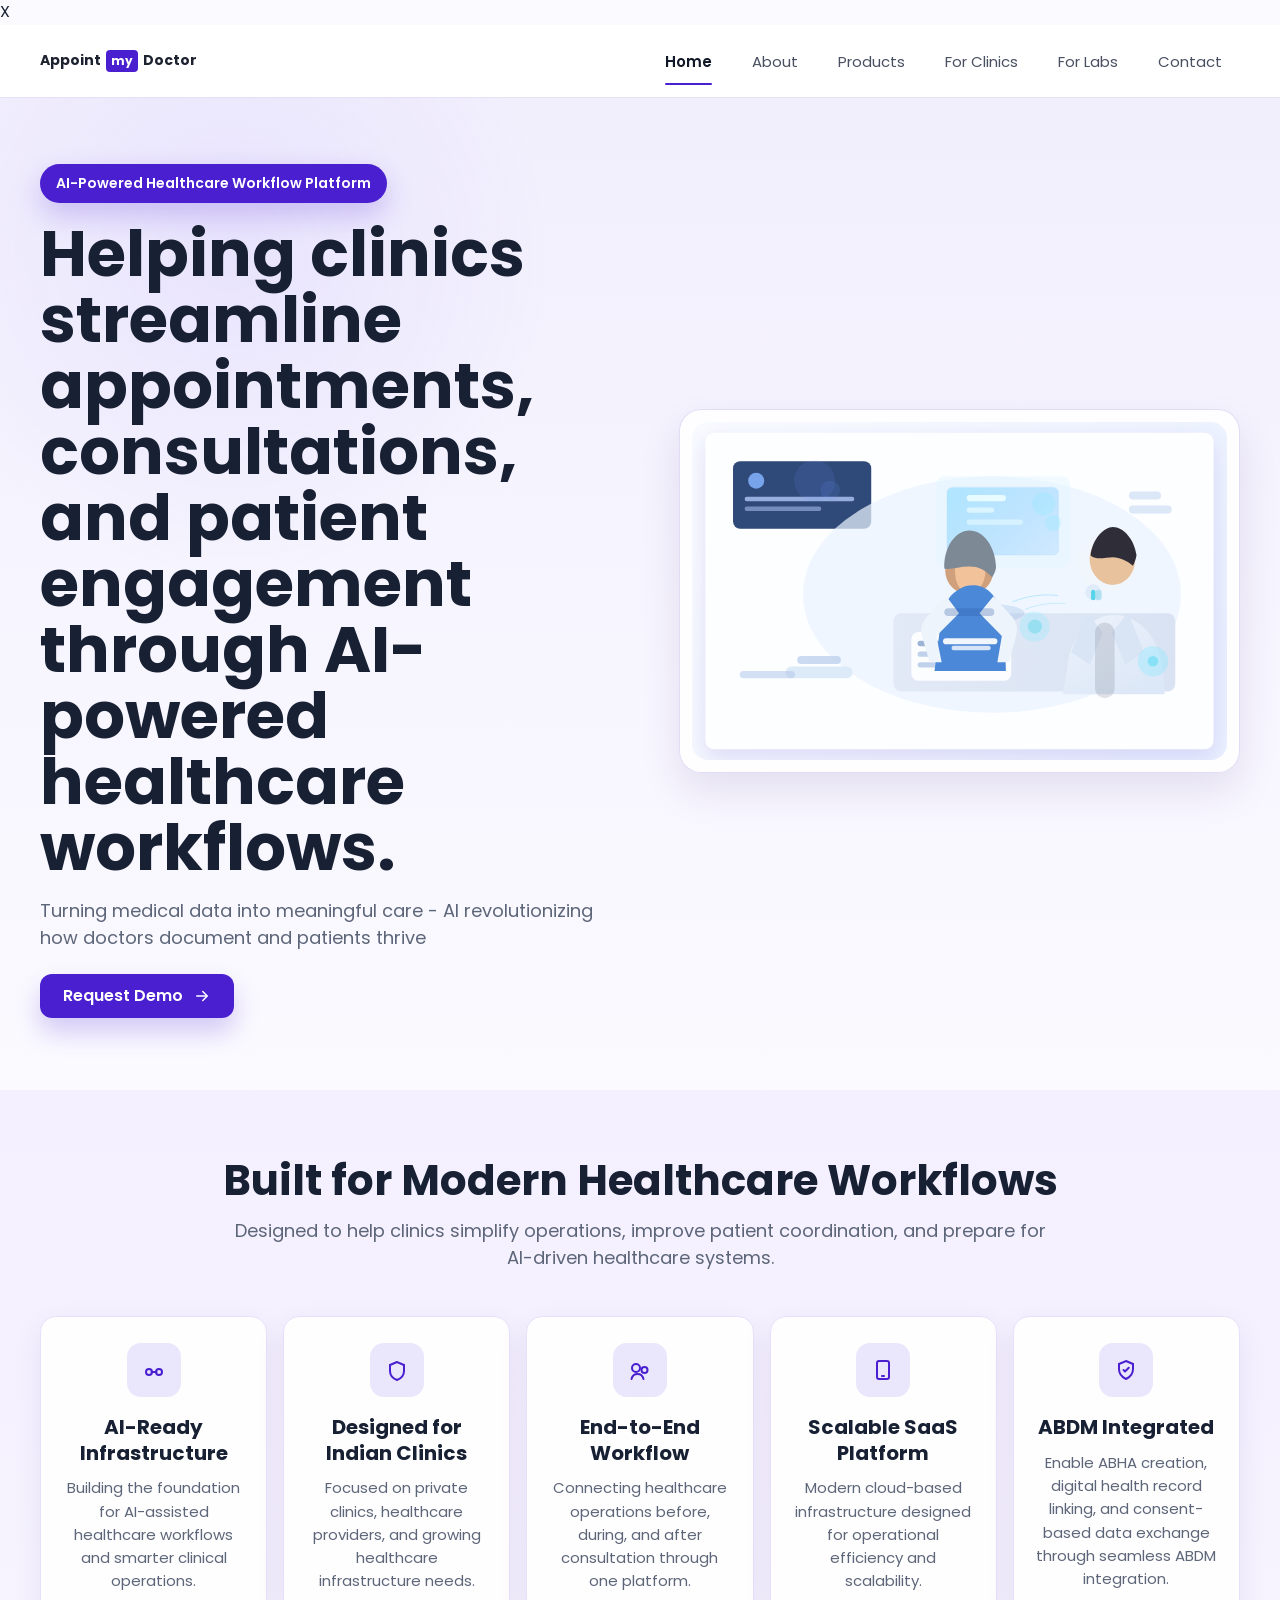
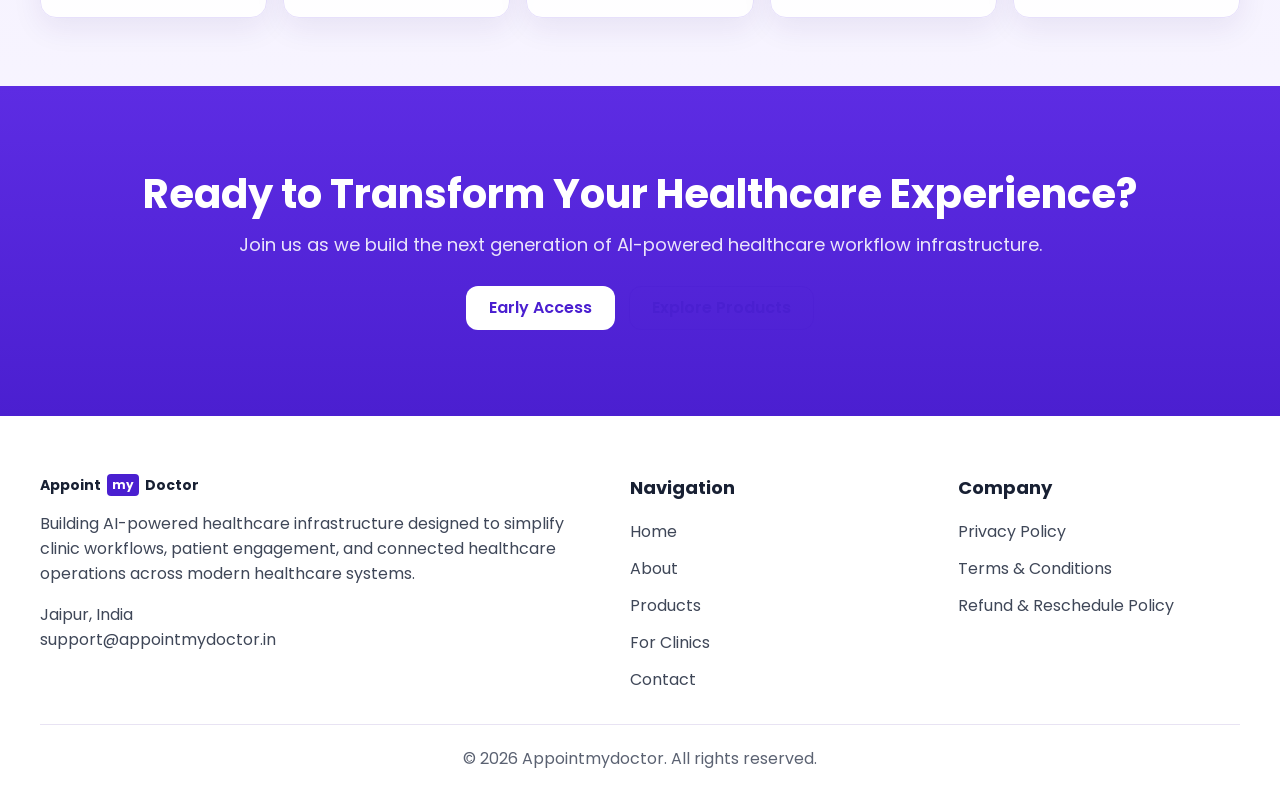
==== index.html @ 0b38ada5 "Add AppointMyDoctor frontend clone" ====
X<!doctype html>
<html lang="en">
  <head>
    <meta charset="utf-8" />
    <meta name="viewport" content="width=device-width, initial-scale=1" />
    <title>Appointmydoctor - Home</title>
    <link rel="stylesheet" href="./styles.css" />
    <script defer src="./app.js"></script>
  </head>
  <body data-page="home">
    <header class="site-header">
      <div class="container nav-wrap">
        <a class="brand" href="./index.html" aria-label="Appointmydoctor home">
          <span>Appoint</span><span class="chip">my</span><span>Doctor</span>
        </a>
        <nav class="nav" aria-label="Primary">
          <a data-nav="home" href="./index.html">Home</a>
          <a data-nav="about" href="./about.html">About</a>
          <a data-nav="products" href="./products.html">Products</a>
          <a data-nav="clinics" href="./for-clinics.html">For Clinics</a>
          <a data-nav="labs" href="./for-labs.html">For Labs</a>
          <a data-nav="contact" href="./contact.html">Contact</a>
        </nav>
      </div>
    </header>

    <main>
      <section class="hero-band">
        <div class="container hero-grid">
          <div>
            <span class="eyebrow">AI-Powered Healthcare Workflow Platform</span>
            <h1 class="hero-title">
              Helping clinics streamline appointments, consultations,
              and patient engagement through AI-powered healthcare workflows.
            </h1>
            <p class="hero-copy">
              Turning medical data into meaningful care - AI revolutionizing how doctors document and patients thrive
            </p>
            <div class="hero-actions">
              <a class="btn primary" href="./contact.html">
                Request Demo
                <svg width="18" height="18" viewBox="0 0 24 24" fill="none" aria-hidden="true">
                  <path d="M5 12h13" stroke="currentColor" stroke-width="2" stroke-linecap="round"/>
                  <path d="M13 6l6 6-6 6" stroke="currentColor" stroke-width="2" stroke-linecap="round" stroke-linejoin="round"/>
                </svg>
              </a>
            </div>
          </div>
          <div class="hero-art">
            <img src="./assets/hero-doctor.svg" alt="Doctor and patient consulting with AI healthcare overlays" />
          </div>
        </div>
      </section>

      <section class="section soft">
        <div class="container">
          <h2 class="section-title">Built for Modern Healthcare Workflows</h2>
          <p class="section-subtitle">
            Designed to help clinics simplify operations, improve patient coordination, and prepare for AI-driven healthcare systems.
          </p>

          <div class="feature-grid">
            <article class="feature-card">
              <div class="feature-icon">
                <svg width="24" height="24" viewBox="0 0 24 24" fill="none" aria-hidden="true">
                  <path d="M7 17c1.7 0 3-1.3 3-3s-1.3-3-3-3-3 1.3-3 3 1.3 3 3 3Z" stroke="currentColor" stroke-width="2"/>
                  <path d="M17 17c1.7 0 3-1.3 3-3s-1.3-3-3-3-3 1.3-3 3 1.3 3 3 3Z" stroke="currentColor" stroke-width="2"/>
                  <path d="M9.5 14h5" stroke="currentColor" stroke-width="2" stroke-linecap="round"/>
                </svg>
              </div>
              <h3>AI-Ready Infrastructure</h3>
              <p>Building the foundation for AI-assisted healthcare workflows and smarter clinical operations.</p>
            </article>
            <article class="feature-card">
              <div class="feature-icon">
                <svg width="24" height="24" viewBox="0 0 24 24" fill="none" aria-hidden="true">
                  <path d="M12 4 5 7v6c0 4.4 2.9 7.4 7 9 4.1-1.6 7-4.6 7-9V7l-7-3Z" stroke="currentColor" stroke-width="2"/>
                </svg>
              </div>
              <h3>Designed for Indian Clinics</h3>
              <p>Focused on private clinics, healthcare providers, and growing healthcare infrastructure needs.</p>
            </article>
            <article class="feature-card">
              <div class="feature-icon">
                <svg width="24" height="24" viewBox="0 0 24 24" fill="none" aria-hidden="true">
                  <path d="M8 14a4 4 0 1 1 0-8 4 4 0 0 1 0 8Z" stroke="currentColor" stroke-width="2"/>
                  <path d="M16.5 15a3 3 0 1 0 0-6 3 3 0 0 0 0 6Z" stroke="currentColor" stroke-width="2"/>
                  <path d="M3.5 21c.8-3.5 3.2-5 6-5s5.2 1.5 6 5" stroke="currentColor" stroke-width="2" stroke-linecap="round"/>
                </svg>
              </div>
              <h3>End-to-End Workflow</h3>
              <p>Connecting healthcare operations before, during, and after consultation through one platform.</p>
            </article>
            <article class="feature-card">
              <div class="feature-icon">
                <svg width="24" height="24" viewBox="0 0 24 24" fill="none" aria-hidden="true">
                  <rect x="6" y="3" width="12" height="18" rx="2" stroke="currentColor" stroke-width="2"/>
                  <path d="M11 18h2" stroke="currentColor" stroke-width="2" stroke-linecap="round"/>
                </svg>
              </div>
              <h3>Scalable SaaS Platform</h3>
              <p>Modern cloud-based infrastructure designed for operational efficiency and scalability.</p>
            </article>
            <article class="feature-card">
              <div class="feature-icon">
                <svg width="24" height="24" viewBox="0 0 24 24" fill="none" aria-hidden="true">
                  <path d="M12 3l7 3v5c0 4.4-3 8.2-7 10-4-1.8-7-5.6-7-10V6l7-3Z" stroke="currentColor" stroke-width="2"/>
                  <path d="M9.5 12 11 13.5 14.8 9.7" stroke="currentColor" stroke-width="2" stroke-linecap="round" stroke-linejoin="round"/>
                </svg>
              </div>
              <h3>ABDM Integrated</h3>
              <p>Enable ABHA creation, digital health record linking, and consent-based data exchange through seamless ABDM integration.</p>
            </article>
          </div>
        </div>
      </section>

      <section class="cta-band">
        <div class="container cta-center">
          <h2 class="cta-title">Ready to Transform Your Healthcare Experience?</h2>
          <p class="cta-copy">
            Join us as we build the next generation of AI-powered healthcare workflow infrastructure.
          </p>
          <div class="cta-actions">
            <a class="btn light" href="./contact.html">Early Access</a>
            <a class="btn secondary" href="./products.html">Explore Products</a>
          </div>
        </div>
      </section>
    </main>

    <footer class="footer">
      <div class="container footer-grid">
        <div>
          <div class="footer-brand"><span>Appoint</span><span class="chip">my</span><span>Doctor</span></div>
          <p>Building AI-powered healthcare infrastructure designed to simplify clinic workflows, patient engagement, and connected healthcare operations across modern healthcare systems.</p>
          <p>Jaipur, India<br />support@appointmydoctor.in</p>
        </div>
        <div>
          <h4>Navigation</h4>
          <div class="footer-links">
            <a href="./index.html">Home</a>
            <a href="./about.html">About</a>
            <a href="./products.html">Products</a>
            <a href="./for-clinics.html">For Clinics</a>
            <a href="./contact.html">Contact</a>
          </div>
        </div>
        <div>
          <h4>Company</h4>
          <div class="footer-links">
            <a href="#">Privacy Policy</a>
            <a href="#">Terms &amp; Conditions</a>
            <a href="#">Refund &amp; Reschedule Policy</a>
          </div>
        </div>
      </div>
      <div class="container">
        <hr />
        <div class="copyright">© <span data-year></span> Appointmydoctor. All rights reserved.</div>
      </div>
    </footer>
  </body>
</html>
---- styles.css ----
@import url("https://fonts.googleapis.com/css2?family=Poppins:wght@400;500;600;700&display=swap");

:root {
  --bg: #fbfaff;
  --surface: #ffffff;
  --surface-soft: #f5f1ff;
  --surface-soft-2: #f3efff;
  --purple: #4a1fd0;
  --purple-2: #5f2fe6;
  --purple-3: #7d64ff;
  --text: #182033;
  --muted: #5d6679;
  --line: #e7e0fb;
  --shadow: 0 18px 40px rgba(45, 23, 118, 0.10);
  --shadow-soft: 0 10px 30px rgba(45, 23, 118, 0.08);
  --radius: 18px;
  --radius-lg: 24px;
}

* {
  box-sizing: border-box;
}

html {
  scroll-behavior: smooth;
}

body {
  margin: 0;
  background: var(--bg);
  color: var(--text);
  font-family: "Poppins", "Segoe UI", sans-serif;
  line-height: 1.55;
}

img {
  display: block;
  max-width: 100%;
}

a {
  color: inherit;
  text-decoration: none;
}

button,
input,
select,
textarea {
  font: inherit;
}

.container {
  width: min(1200px, calc(100% - 48px));
  margin: 0 auto;
}

.site-header {
  position: sticky;
  top: 0;
  z-index: 50;
  background: rgba(255, 255, 255, 0.94);
  backdrop-filter: blur(14px);
  border-bottom: 1px solid rgba(228, 223, 245, 0.95);
}

.nav-wrap {
  min-height: 72px;
  display: flex;
  align-items: center;
  justify-content: space-between;
  gap: 24px;
}

.brand {
  display: inline-flex;
  align-items: center;
  gap: 5px;
  font-size: 14px;
  font-weight: 700;
  letter-spacing: 0;
  color: #1d2230;
  white-space: nowrap;
}

.brand .chip {
  display: inline-flex;
  align-items: center;
  justify-content: center;
  min-width: 22px;
  height: 22px;
  padding: 0 5px;
  background: var(--purple);
  color: #fff;
  border-radius: 4px;
  font-size: 12px;
  line-height: 1;
}

.nav {
  display: flex;
  align-items: center;
  gap: 4px;
  flex-wrap: wrap;
}

.nav a {
  position: relative;
  padding: 24px 18px 22px;
  font-size: 15px;
  color: #495062;
}

.nav a.active {
  color: #101827;
  font-weight: 600;
}

.nav a.active::after {
  content: "";
  position: absolute;
  left: 18px;
  right: 18px;
  bottom: 10px;
  height: 2px;
  border-radius: 999px;
  background: var(--purple);
}

.hero-band {
  background:
    radial-gradient(circle at 18% 16%, rgba(121, 94, 255, 0.09), transparent 24%),
    linear-gradient(180deg, rgba(92, 61, 219, 0.06) 0%, rgba(255, 255, 255, 0) 100%);
  padding: 66px 0 72px;
}

.hero-band.tight {
  padding: 58px 0 58px;
}

.hero-grid {
  display: grid;
  grid-template-columns: 1.03fr 0.97fr;
  gap: 44px;
  align-items: center;
}

.eyebrow {
  display: inline-flex;
  align-items: center;
  gap: 8px;
  padding: 9px 16px;
  border-radius: 999px;
  background: var(--purple);
  color: #fff;
  font-size: 14px;
  font-weight: 600;
  box-shadow: 0 12px 28px rgba(74, 31, 208, 0.22);
}

.hero-title {
  margin: 18px 0 16px;
  font-size: 64px;
  line-height: 1.03;
  letter-spacing: 0;
  font-weight: 700;
}

.hero-title.medium {
  font-size: 60px;
}

.hero-title.small {
  font-size: 52px;
}

.hero-title .accent {
  color: var(--purple);
}

.accent {
  color: var(--purple);
}

.hero-copy {
  max-width: 680px;
  color: var(--muted);
  font-size: 18px;
  margin: 0 0 22px;
}

.hero-actions {
  display: flex;
  align-items: center;
  gap: 14px;
  flex-wrap: wrap;
}

.btn {
  display: inline-flex;
  align-items: center;
  justify-content: center;
  gap: 10px;
  min-height: 44px;
  padding: 0 22px;
  border-radius: 12px;
  border: 1px solid transparent;
  font-weight: 600;
  transition: transform 0.18s ease, box-shadow 0.18s ease, background 0.18s ease, color 0.18s ease;
  cursor: pointer;
}

.btn:hover {
  transform: translateY(-1px);
}

.btn.primary {
  background: var(--purple);
  color: #fff;
  box-shadow: 0 14px 26px rgba(74, 31, 208, 0.22);
}

.btn.primary:hover {
  background: var(--purple-2);
}

.btn.secondary {
  background: transparent;
  color: var(--purple);
  border-color: rgba(74, 31, 208, 0.35);
}

.btn.light {
  background: #fff;
  color: var(--purple);
}

.hero-art {
  background: rgba(255, 255, 255, 0.85);
  border: 1px solid rgba(226, 219, 245, 0.95);
  border-radius: 22px;
  padding: 12px;
  box-shadow: var(--shadow);
}

.hero-art img,
.content-art img {
  border-radius: 16px;
}

.section {
  padding: 68px 0;
}

.section.soft {
  background: linear-gradient(180deg, rgba(242, 237, 255, 0.8) 0%, rgba(242, 237, 255, 0.45) 100%);
}

.section-title {
  margin: 0;
  text-align: center;
  font-size: 42px;
  line-height: 1.1;
  letter-spacing: 0;
}

.section-subtitle {
  margin: 12px auto 0;
  max-width: 820px;
  text-align: center;
  color: var(--muted);
  font-size: 18px;
}

.feature-grid {
  margin-top: 44px;
  display: grid;
  grid-template-columns: repeat(5, minmax(0, 1fr));
  gap: 16px;
}

.feature-grid.three {
  grid-template-columns: repeat(3, minmax(0, 1fr));
}

.feature-grid.four {
  grid-template-columns: repeat(4, minmax(0, 1fr));
}

.feature-card {
  min-height: 228px;
  padding: 26px 20px 24px;
  background: rgba(255, 255, 255, 0.95);
  border: 1px solid var(--line);
  border-radius: 16px;
  box-shadow: var(--shadow-soft);
  text-align: center;
}

.feature-card.purple {
  background: linear-gradient(180deg, rgba(91, 46, 220, 0.98) 0%, rgba(71, 27, 198, 0.98) 100%);
  color: #fff;
  border-color: transparent;
  text-align: left;
  box-shadow: 0 18px 32px rgba(71, 27, 198, 0.28);
}

.feature-card.purple p {
  color: rgba(255, 255, 255, 0.9);
}

.feature-icon {
  width: 54px;
  height: 54px;
  margin: 0 auto 18px;
  border-radius: 14px;
  background: rgba(93, 58, 221, 0.12);
  color: var(--purple);
  display: grid;
  place-items: center;
}

.feature-card.purple .feature-icon {
  margin: 0 0 18px;
  background: rgba(255, 255, 255, 0.12);
  color: #fff;
}

.feature-card h3 {
  margin: 0 0 10px;
  font-size: 20px;
  line-height: 1.28;
}

.feature-card p {
  margin: 0;
  color: var(--muted);
  font-size: 15px;
}

.feature-card.purple h3 {
  color: #fff;
}

.cta-band {
  background: linear-gradient(180deg, #5d2ce3 0%, #4b1fd0 100%);
  color: #fff;
  padding: 86px 0;
}

.cta-center {
  text-align: center;
}

.cta-title {
  margin: 0;
  font-size: 40px;
  line-height: 1.12;
  letter-spacing: 0;
}

.cta-copy {
  margin: 14px auto 0;
  max-width: 850px;
  color: rgba(255, 255, 255, 0.88);
  font-size: 18px;
}

.cta-actions {
  display: flex;
  align-items: center;
  justify-content: center;
  gap: 14px;
  margin-top: 28px;
  flex-wrap: wrap;
}

.footer {
  background: #fff;
  padding: 58px 0 28px;
}

.footer-grid {
  display: grid;
  grid-template-columns: 1.35fr 0.7fr 0.7fr;
  gap: 46px;
}

.footer h4 {
  margin: 0 0 18px;
  font-size: 18px;
}

.footer p,
.footer a {
  color: #3f4758;
}

.footer-links {
  display: grid;
  gap: 12px;
}

.footer-brand {
  display: inline-flex;
  align-items: center;
  gap: 6px;
  font-size: 14px;
  font-weight: 700;
}

.footer-brand .chip {
  display: inline-flex;
  align-items: center;
  justify-content: center;
  min-width: 22px;
  height: 22px;
  padding: 0 5px;
  background: var(--purple);
  color: #fff;
  border-radius: 4px;
  font-size: 12px;
}

.footer hr {
  border: 0;
  border-top: 1px solid #e8e3f3;
  margin: 32px 0 22px;
}

.copyright {
  text-align: center;
  color: #5b6272;
}

.page-head {
  text-align: center;
  max-width: 980px;
  margin: 0 auto;
}

.page-head .hero-title {
  margin-bottom: 12px;
}

.page-head .hero-copy {
  margin-left: auto;
  margin-right: auto;
}

.split {
  display: grid;
  grid-template-columns: 1fr 1fr;
  gap: 34px;
  align-items: start;
}

.split.center {
  align-items: center;
}

.content-block h2 {
  margin: 0 0 12px;
  font-size: 30px;
  line-height: 1.15;
}

.content-block h3 {
  margin: 0 0 10px;
  font-size: 20px;
}

.content-block p {
  margin: 0 0 14px;
  color: var(--muted);
}

.content-art {
  background: rgba(255, 255, 255, 0.92);
  border: 1px solid var(--line);
  padding: 12px;
  border-radius: 20px;
  box-shadow: var(--shadow);
}

.stack-list {
  display: grid;
  gap: 14px;
  margin-top: 18px;
}

.stack-item {
  display: grid;
  grid-template-columns: 52px 1fr;
  gap: 16px;
  align-items: center;
  background: #fff;
  border: 1px solid var(--line);
  border-radius: 16px;
  padding: 16px 18px;
  box-shadow: var(--shadow-soft);
}

.stack-item .mini-icon {
  width: 52px;
  height: 52px;
  border-radius: 14px;
  display: grid;
  place-items: center;
  background: rgba(93, 58, 221, 0.1);
  color: var(--purple);
}

.stack-item h4 {
  margin: 0 0 6px;
  font-size: 16px;
}

.stack-item p {
  margin: 0;
  color: var(--muted);
  font-size: 14px;
}

.tabs {
  display: inline-flex;
  background: rgba(255, 255, 255, 0.86);
  border: 1px solid var(--line);
  border-radius: 16px;
  padding: 8px;
  box-shadow: var(--shadow-soft);
  gap: 8px;
}

.tabs button {
  min-width: 300px;
  min-height: 44px;
  padding: 0 18px;
  border: 0;
  border-radius: 12px;
  background: transparent;
  color: #4e5a6d;
  font-weight: 600;
  cursor: pointer;
}

.tabs button.active {
  background: var(--purple);
  color: #fff;
  box-shadow: 0 10px 20px rgba(74, 31, 208, 0.18);
}

.tab-panels {
  margin-top: 32px;
}

.tab-panel {
  display: none;
}

.tab-panel.active {
  display: block;
}

.highlight-grid {
  display: grid;
  grid-template-columns: repeat(3, minmax(0, 1fr));
  gap: 16px;
  margin-top: 30px;
}

.highlight-card {
  background: #fff;
  border: 1px solid var(--line);
  border-radius: 16px;
  padding: 24px 20px;
  text-align: center;
  box-shadow: var(--shadow-soft);
}

.highlight-card h3 {
  color: var(--purple);
  font-size: 28px;
  margin: 0 0 6px;
}

.highlight-card p {
  margin: 0;
  color: var(--muted);
}

.problem-grid {
  display: grid;
  grid-template-columns: repeat(3, minmax(0, 1fr));
  gap: 18px;
  margin-top: 30px;
}

.problem-card {
  background: linear-gradient(180deg, #5a25d8 0%, #4216b7 100%);
  color: #fff;
  border-radius: 16px;
  padding: 22px 20px;
  box-shadow: 0 16px 30px rgba(65, 22, 183, 0.24);
}

.problem-card h3,
.founder-card h3 {
  margin: 0 0 10px;
}

.problem-card p {
  margin: 0;
  color: rgba(255, 255, 255, 0.92);
  font-size: 15px;
}

.founder-grid {
  display: grid;
  grid-template-columns: repeat(3, minmax(0, 1fr));
  gap: 18px;
  margin-top: 28px;
}

.founder-card {
  background: #fff;
  border: 1px solid var(--line);
  border-radius: 18px;
  padding: 22px;
  box-shadow: var(--shadow-soft);
}

.avatar {
  width: 50px;
  height: 50px;
  border-radius: 999px;
  background: var(--purple);
  color: #fff;
  display: grid;
  place-items: center;
  font-weight: 700;
  margin-bottom: 18px;
}

.founder-role {
  color: var(--purple);
  font-size: 14px;
  font-weight: 600;
}

.founder-card p {
  color: var(--muted);
  font-size: 15px;
}

.founder-card a {
  color: var(--purple);
  font-weight: 600;
}

.contact-grid {
  display: grid;
  grid-template-columns: 1fr 1fr;
  gap: 36px;
  align-items: start;
}

.contact-panel {
  background: #fff;
  border: 1px solid var(--line);
  border-radius: 26px;
  padding: 34px;
  box-shadow: var(--shadow-soft);
}

.contact-panel.purple {
  background: linear-gradient(180deg, #5d2ce3 0%, #4b1fd0 100%);
  color: #fff;
  border-color: transparent;
  box-shadow: 0 18px 34px rgba(74, 31, 208, 0.28);
}

.contact-panel h2 {
  margin: 0 0 16px;
  font-size: 30px;
  line-height: 1.18;
}

.contact-form {
  display: grid;
  gap: 18px;
}

.form-row {
  display: grid;
  grid-template-columns: 1fr 1fr;
  gap: 16px;
}

.contact-form input,
.contact-form textarea,
.contact-form select {
  width: 100%;
  border: 1px solid #e6dff8;
  background: #fff;
  color: var(--text);
  border-radius: 14px;
  min-height: 50px;
  padding: 14px 16px;
  outline: none;
}

.contact-form textarea {
  min-height: 170px;
  resize: vertical;
}

.contact-form input:focus,
.contact-form textarea:focus,
.contact-form select:focus {
  border-color: rgba(74, 31, 208, 0.65);
  box-shadow: 0 0 0 4px rgba(74, 31, 208, 0.10);
}

.info-stack {
  display: grid;
  gap: 16px;
  margin-top: 30px;
}

.info-card {
  display: grid;
  grid-template-columns: 52px 1fr;
  gap: 14px;
  align-items: center;
  padding: 16px;
  border-radius: 18px;
  background: rgba(255, 255, 255, 0.12);
}

.info-card .mini-icon {
  width: 52px;
  height: 52px;
  border-radius: 14px;
  background: #fff;
  color: var(--purple);
  display: grid;
  place-items: center;
}

.info-card h4,
.info-card p {
  margin: 0;
}

.info-card p {
  color: rgba(255, 255, 255, 0.88);
  font-size: 14px;
}

.section-heading {
  text-align: center;
  margin-bottom: 32px;
}

.section-heading h2 {
  margin: 0 0 10px;
  font-size: 38px;
}

.section-heading p {
  margin: 0 auto;
  max-width: 840px;
  color: var(--muted);
  font-size: 18px;
}

.muted-band {
  background: linear-gradient(180deg, rgba(241, 236, 255, 0.95) 0%, rgba(247, 245, 255, 0.85) 100%);
}

.spacer-top {
  margin-top: 28px;
}

.text-center {
  text-align: center;
}

.page-note {
  margin-top: 10px;
  color: var(--muted);
}

@media (max-width: 1120px) {
  .hero-grid,
  .split,
  .contact-grid,
  .footer-grid {
    grid-template-columns: 1fr;
  }

  .feature-grid {
    grid-template-columns: repeat(2, minmax(0, 1fr));
  }

  .feature-grid.three,
  .feature-grid.four,
  .highlight-grid,
  .problem-grid,
  .founder-grid {
    grid-template-columns: repeat(2, minmax(0, 1fr));
  }

  .hero-title {
    font-size: 56px;
  }

  .hero-title.medium {
    font-size: 50px;
  }

  .hero-title.small {
    font-size: 46px;
  }

  .tabs {
    display: grid;
    width: 100%;
  }

  .tabs button {
    min-width: 0;
  }
}

@media (max-width: 760px) {
  .container {
    width: min(100% - 28px, 1200px);
  }

  .nav-wrap {
    padding: 10px 0;
    flex-direction: column;
    align-items: flex-start;
  }

  .nav {
    width: 100%;
    gap: 0;
  }

  .nav a {
    padding: 12px 14px 18px;
  }

  .nav a.active::after {
    left: 14px;
    right: 14px;
    bottom: 6px;
  }

  .hero-band,
  .section,
  .cta-band,
  .footer {
    padding-top: 46px;
    padding-bottom: 46px;
  }

  .hero-title,
  .hero-title.medium,
  .hero-title.small {
    font-size: 36px;
  }

  .hero-copy,
  .section-subtitle,
  .cta-copy,
  .section-heading p {
    font-size: 16px;
  }

  .section-title,
  .cta-title,
  .section-heading h2 {
    font-size: 30px;
  }

  .feature-grid,
  .feature-grid.three,
  .feature-grid.four,
  .highlight-grid,
  .problem-grid,
  .founder-grid,
  .form-row {
    grid-template-columns: 1fr;
  }

  .tabs button {
    width: 100%;
  }

  .contact-panel {
    padding: 24px;
  }
}
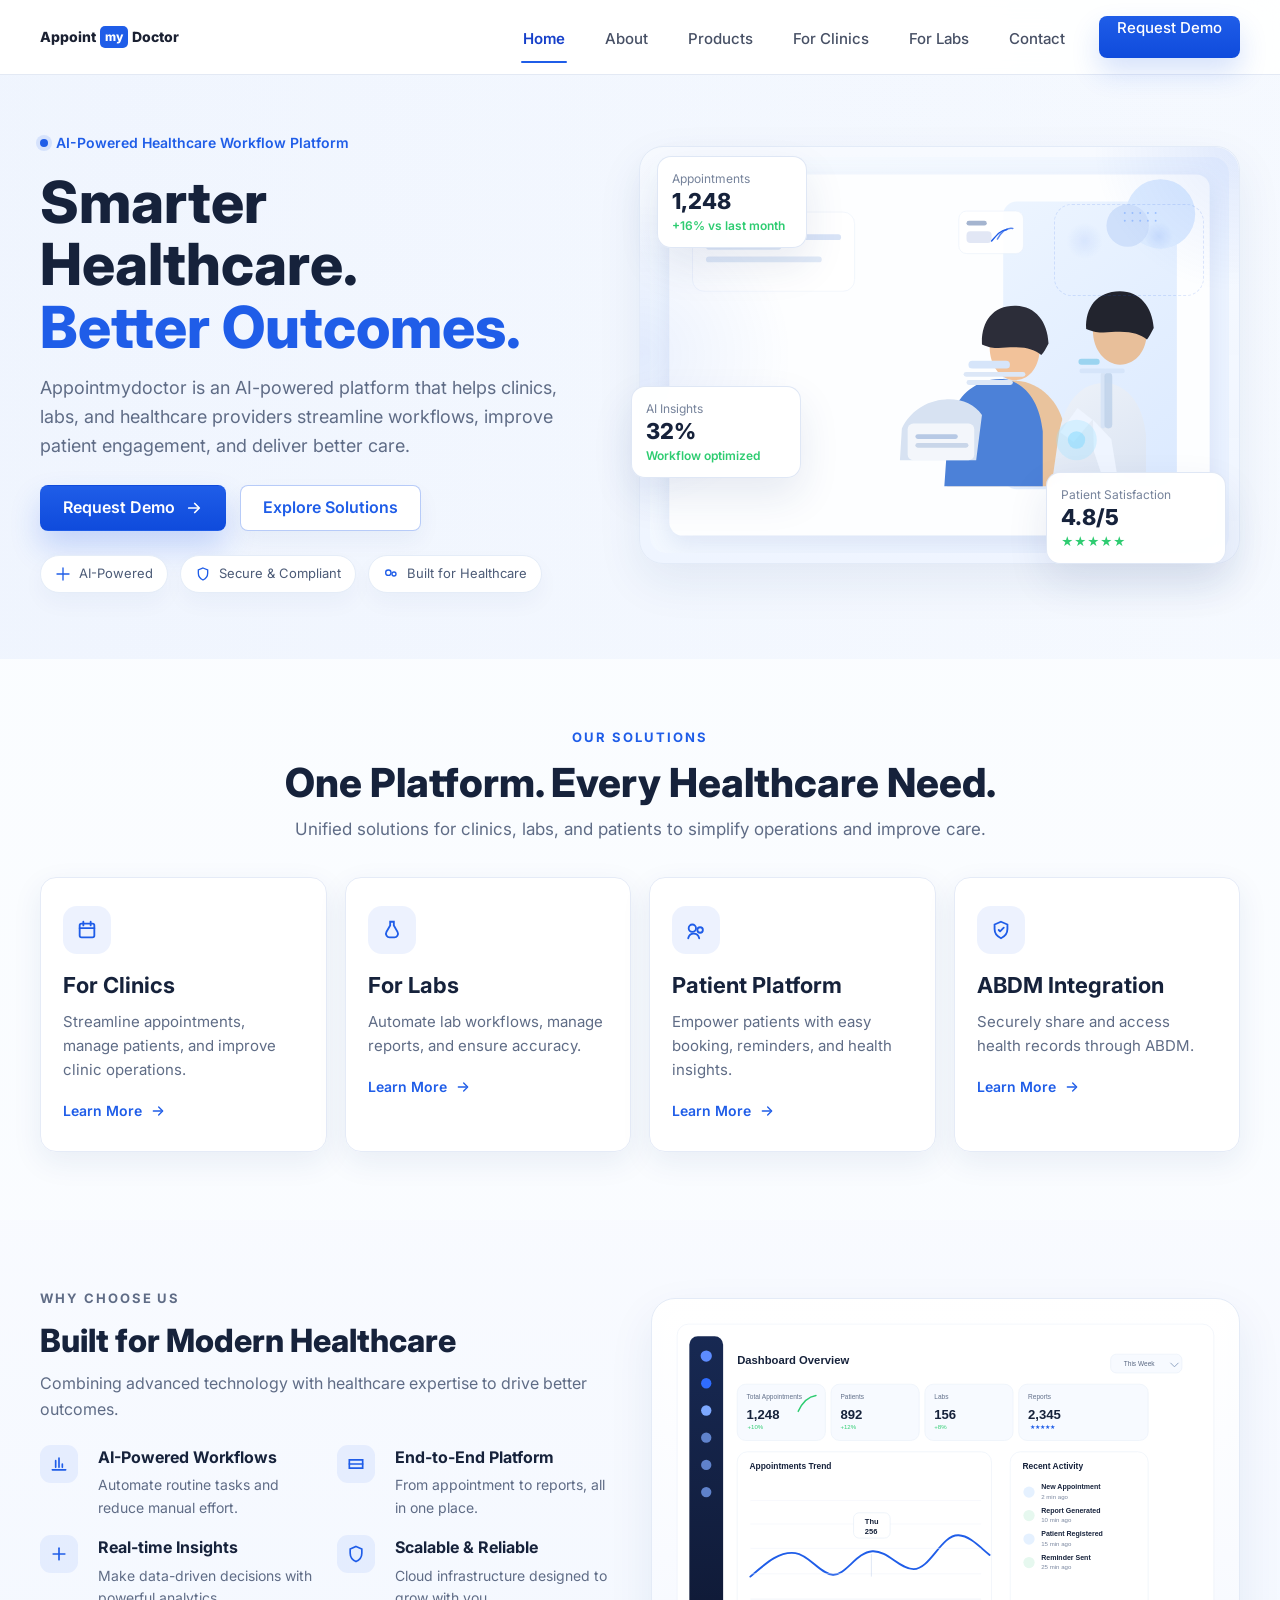
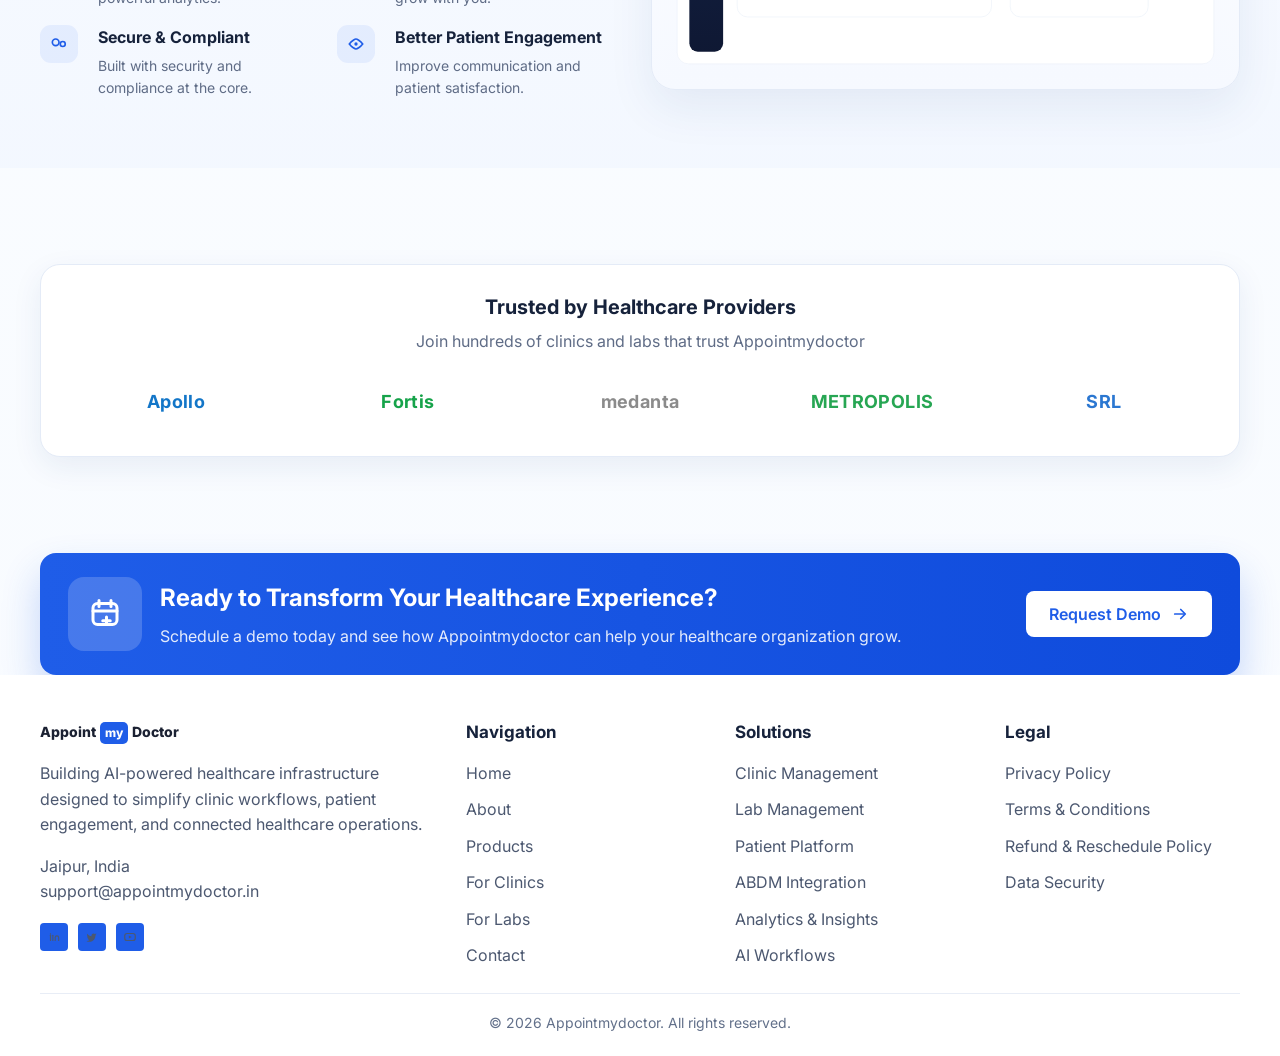
==== commit b0012e1a: "Redesign Appointmydoctor clone" ====
--- a/index.html
+++ b/index.html
@@ -1,4 +1,4 @@
-X<!doctype html>
+<!doctype html>
 <html lang="en">
   <head>
     <meta charset="utf-8" />
@@ -13,13 +13,19 @@
         <a class="brand" href="./index.html" aria-label="Appointmydoctor home">
           <span>Appoint</span><span class="chip">my</span><span>Doctor</span>
         </a>
-        <nav class="nav" aria-label="Primary">
+        <button class="nav-toggle" type="button" data-nav-toggle aria-expanded="false" aria-controls="primary-nav" aria-label="Toggle navigation">
+          <span></span>
+          <span></span>
+          <span></span>
+        </button>
+        <nav class="nav" id="primary-nav" aria-label="Primary">
           <a data-nav="home" href="./index.html">Home</a>
           <a data-nav="about" href="./about.html">About</a>
           <a data-nav="products" href="./products.html">Products</a>
           <a data-nav="clinics" href="./for-clinics.html">For Clinics</a>
           <a data-nav="labs" href="./for-labs.html">For Labs</a>
           <a data-nav="contact" href="./contact.html">Contact</a>
+          <a class="nav-cta" href="./contact.html">Request Demo</a>
         </nav>
       </div>
     </header>
@@ -27,103 +33,281 @@
     <main>
       <section class="hero-band">
         <div class="container hero-grid">
-          <div>
-            <span class="eyebrow">AI-Powered Healthcare Workflow Platform</span>
+          <div class="page-head">
+            <div class="eyebrow">AI-Powered Healthcare Workflow Platform</div>
             <h1 class="hero-title">
-              Helping clinics streamline appointments, consultations,
-              and patient engagement through AI-powered healthcare workflows.
+              Smarter Healthcare.
+              <span class="accent">Better Outcomes.</span>
             </h1>
             <p class="hero-copy">
-              Turning medical data into meaningful care - AI revolutionizing how doctors document and patients thrive
+              Appointmydoctor is an AI-powered platform that helps clinics, labs,
+              and healthcare providers streamline workflows, improve patient
+              engagement, and deliver better care.
             </p>
             <div class="hero-actions">
               <a class="btn primary" href="./contact.html">
                 Request Demo
                 <svg width="18" height="18" viewBox="0 0 24 24" fill="none" aria-hidden="true">
-                  <path d="M5 12h13" stroke="currentColor" stroke-width="2" stroke-linecap="round"/>
-                  <path d="M13 6l6 6-6 6" stroke="currentColor" stroke-width="2" stroke-linecap="round" stroke-linejoin="round"/>
-                </svg>
-              </a>
-            </div>
-          </div>
-          <div class="hero-art">
-            <img src="./assets/hero-doctor.svg" alt="Doctor and patient consulting with AI healthcare overlays" />
-          </div>
-        </div>
-      </section>
-
-      <section class="section soft">
+                  <path d="M5 12h12" stroke="currentColor" stroke-width="2.3" stroke-linecap="round"/>
+                  <path d="M13 6l6 6-6 6" stroke="currentColor" stroke-width="2.3" stroke-linecap="round" stroke-linejoin="round"/>
+                </svg>
+              </a>
+              <a class="btn secondary" href="./products.html">Explore Solutions</a>
+            </div>
+            <div class="badge-strip">
+              <span class="badge">
+                <svg width="16" height="16" viewBox="0 0 24 24" fill="none" aria-hidden="true">
+                  <path d="M12 3v18M3 12h18" stroke="currentColor" stroke-width="2" stroke-linecap="round"/>
+                </svg>
+                AI-Powered
+              </span>
+              <span class="badge">
+                <svg width="16" height="16" viewBox="0 0 24 24" fill="none" aria-hidden="true">
+                  <path d="M12 3l7 3v5c0 4.5-3 8.2-7 10-4-1.8-7-5.5-7-10V6l7-3Z" stroke="currentColor" stroke-width="2"/>
+                </svg>
+                Secure & Compliant
+              </span>
+              <span class="badge">
+                <svg width="16" height="16" viewBox="0 0 24 24" fill="none" aria-hidden="true">
+                  <path d="M8 14a4 4 0 1 1 0-8 4 4 0 0 1 0 8Z" stroke="currentColor" stroke-width="2"/>
+                  <path d="M16.5 15a3 3 0 1 0 0-6 3 3 0 0 0 0 6Z" stroke="currentColor" stroke-width="2"/>
+                </svg>
+                Built for Healthcare
+              </span>
+            </div>
+          </div>
+
+          <div class="hero-visual">
+            <div class="hero-card">
+              <img src="./assets/home-hero.svg" alt="Doctor helping an elderly patient with healthcare technology" />
+            </div>
+            <div class="overlay-wave" aria-hidden="true"></div>
+            <div class="overlay-card top">
+              <p class="label">Appointments</p>
+              <p class="value">1,248</p>
+              <p class="sub">+16% vs last month</p>
+            </div>
+            <div class="overlay-card mid">
+              <p class="label">AI Insights</p>
+              <p class="value">32%</p>
+              <p class="sub">Workflow optimized</p>
+            </div>
+            <div class="overlay-card bottom">
+              <p class="label">Patient Satisfaction</p>
+              <p class="value">4.8/5</p>
+              <p class="sub">★★★★★</p>
+            </div>
+          </div>
+        </div>
+      </section>
+
+      <section class="section">
         <div class="container">
-          <h2 class="section-title">Built for Modern Healthcare Workflows</h2>
+          <p class="section-label">OUR SOLUTIONS</p>
+          <h2 class="section-title">One Platform. Every Healthcare Need.</h2>
           <p class="section-subtitle">
-            Designed to help clinics simplify operations, improve patient coordination, and prepare for AI-driven healthcare systems.
+            Unified solutions for clinics, labs, and patients to simplify operations and improve care.
           </p>
 
           <div class="feature-grid">
             <article class="feature-card">
               <div class="feature-icon">
-                <svg width="24" height="24" viewBox="0 0 24 24" fill="none" aria-hidden="true">
-                  <path d="M7 17c1.7 0 3-1.3 3-3s-1.3-3-3-3-3 1.3-3 3 1.3 3 3 3Z" stroke="currentColor" stroke-width="2"/>
-                  <path d="M17 17c1.7 0 3-1.3 3-3s-1.3-3-3-3-3 1.3-3 3 1.3 3 3 3Z" stroke="currentColor" stroke-width="2"/>
-                  <path d="M9.5 14h5" stroke="currentColor" stroke-width="2" stroke-linecap="round"/>
-                </svg>
-              </div>
-              <h3>AI-Ready Infrastructure</h3>
-              <p>Building the foundation for AI-assisted healthcare workflows and smarter clinical operations.</p>
+                <svg width="22" height="22" viewBox="0 0 24 24" fill="none" aria-hidden="true">
+                  <rect x="4" y="5" width="16" height="15" rx="2" stroke="currentColor" stroke-width="2"/>
+                  <path d="M8 3v4M16 3v4M4 10h16" stroke="currentColor" stroke-width="2" stroke-linecap="round"/>
+                </svg>
+              </div>
+              <h3>For Clinics</h3>
+              <p>Streamline appointments, manage patients, and improve clinic operations.</p>
+              <a class="card-link" href="./for-clinics.html">Learn More
+                <svg width="16" height="16" viewBox="0 0 24 24" fill="none" aria-hidden="true">
+                  <path d="M5 12h12" stroke="currentColor" stroke-width="2" stroke-linecap="round"/>
+                  <path d="M13 6l6 6-6 6" stroke="currentColor" stroke-width="2" stroke-linecap="round" stroke-linejoin="round"/>
+                </svg>
+              </a>
             </article>
+
             <article class="feature-card">
               <div class="feature-icon">
-                <svg width="24" height="24" viewBox="0 0 24 24" fill="none" aria-hidden="true">
-                  <path d="M12 4 5 7v6c0 4.4 2.9 7.4 7 9 4.1-1.6 7-4.6 7-9V7l-7-3Z" stroke="currentColor" stroke-width="2"/>
-                </svg>
-              </div>
-              <h3>Designed for Indian Clinics</h3>
-              <p>Focused on private clinics, healthcare providers, and growing healthcare infrastructure needs.</p>
+                <svg width="22" height="22" viewBox="0 0 24 24" fill="none" aria-hidden="true">
+                  <path d="M10 3h4v4l4 7a4 4 0 0 1-4 6h-4a4 4 0 0 1-4-6l4-7V3Z" stroke="currentColor" stroke-width="2"/>
+                </svg>
+              </div>
+              <h3>For Labs</h3>
+              <p>Automate lab workflows, manage reports, and ensure accuracy.</p>
+              <a class="card-link" href="./for-labs.html">Learn More
+                <svg width="16" height="16" viewBox="0 0 24 24" fill="none" aria-hidden="true">
+                  <path d="M5 12h12" stroke="currentColor" stroke-width="2" stroke-linecap="round"/>
+                  <path d="M13 6l6 6-6 6" stroke="currentColor" stroke-width="2" stroke-linecap="round" stroke-linejoin="round"/>
+                </svg>
+              </a>
             </article>
+
             <article class="feature-card">
               <div class="feature-icon">
-                <svg width="24" height="24" viewBox="0 0 24 24" fill="none" aria-hidden="true">
+                <svg width="22" height="22" viewBox="0 0 24 24" fill="none" aria-hidden="true">
                   <path d="M8 14a4 4 0 1 1 0-8 4 4 0 0 1 0 8Z" stroke="currentColor" stroke-width="2"/>
                   <path d="M16.5 15a3 3 0 1 0 0-6 3 3 0 0 0 0 6Z" stroke="currentColor" stroke-width="2"/>
                   <path d="M3.5 21c.8-3.5 3.2-5 6-5s5.2 1.5 6 5" stroke="currentColor" stroke-width="2" stroke-linecap="round"/>
                 </svg>
               </div>
-              <h3>End-to-End Workflow</h3>
-              <p>Connecting healthcare operations before, during, and after consultation through one platform.</p>
+              <h3>Patient Platform</h3>
+              <p>Empower patients with easy booking, reminders, and health insights.</p>
+              <a class="card-link" href="./products.html">Learn More
+                <svg width="16" height="16" viewBox="0 0 24 24" fill="none" aria-hidden="true">
+                  <path d="M5 12h12" stroke="currentColor" stroke-width="2" stroke-linecap="round"/>
+                  <path d="M13 6l6 6-6 6" stroke="currentColor" stroke-width="2" stroke-linecap="round" stroke-linejoin="round"/>
+                </svg>
+              </a>
             </article>
+
             <article class="feature-card">
               <div class="feature-icon">
-                <svg width="24" height="24" viewBox="0 0 24 24" fill="none" aria-hidden="true">
-                  <rect x="6" y="3" width="12" height="18" rx="2" stroke="currentColor" stroke-width="2"/>
-                  <path d="M11 18h2" stroke="currentColor" stroke-width="2" stroke-linecap="round"/>
-                </svg>
-              </div>
-              <h3>Scalable SaaS Platform</h3>
-              <p>Modern cloud-based infrastructure designed for operational efficiency and scalability.</p>
+                <svg width="22" height="22" viewBox="0 0 24 24" fill="none" aria-hidden="true">
+                  <path d="M12 3l7 3v5c0 4.5-3 8.2-7 10-4-1.8-7-5.5-7-10V6l7-3Z" stroke="currentColor" stroke-width="2"/>
+                  <path d="M9.5 12 11 13.5 15 9.5" stroke="currentColor" stroke-width="2" stroke-linecap="round" stroke-linejoin="round"/>
+                </svg>
+              </div>
+              <h3>ABDM Integration</h3>
+              <p>Securely share and access health records through ABDM.</p>
+              <a class="card-link" href="./products.html">Learn More
+                <svg width="16" height="16" viewBox="0 0 24 24" fill="none" aria-hidden="true">
+                  <path d="M5 12h12" stroke="currentColor" stroke-width="2" stroke-linecap="round"/>
+                  <path d="M13 6l6 6-6 6" stroke="currentColor" stroke-width="2" stroke-linecap="round" stroke-linejoin="round"/>
+                </svg>
+              </a>
             </article>
-            <article class="feature-card">
-              <div class="feature-icon">
-                <svg width="24" height="24" viewBox="0 0 24 24" fill="none" aria-hidden="true">
-                  <path d="M12 3l7 3v5c0 4.4-3 8.2-7 10-4-1.8-7-5.6-7-10V6l7-3Z" stroke="currentColor" stroke-width="2"/>
-                  <path d="M9.5 12 11 13.5 14.8 9.7" stroke="currentColor" stroke-width="2" stroke-linecap="round" stroke-linejoin="round"/>
-                </svg>
-              </div>
-              <h3>ABDM Integrated</h3>
-              <p>Enable ABHA creation, digital health record linking, and consent-based data exchange through seamless ABDM integration.</p>
-            </article>
+          </div>
+        </div>
+      </section>
+
+      <section class="section soft">
+        <div class="container">
+          <div class="two-col">
+            <div class="content-block">
+              <p class="section-label values-label" style="text-align:left">WHY CHOOSE US</p>
+              <h2>Built for Modern Healthcare</h2>
+              <p>Combining advanced technology with healthcare expertise to drive better outcomes.</p>
+
+              <div class="benefit-grid">
+                <div class="mini-item benefit-item">
+                  <div class="mini-icon">
+                    <svg width="20" height="20" viewBox="0 0 24 24" fill="none" aria-hidden="true">
+                      <path d="M4 19h16" stroke="currentColor" stroke-width="2" stroke-linecap="round"/>
+                      <path d="M8 16V8M12 16V5M16 16v-4" stroke="currentColor" stroke-width="2" stroke-linecap="round"/>
+                    </svg>
+                  </div>
+                  <div>
+                    <h4>AI-Powered Workflows</h4>
+                    <p>Automate routine tasks and reduce manual effort.</p>
+                  </div>
+                </div>
+                <div class="mini-item benefit-item">
+                  <div class="mini-icon">
+                    <svg width="20" height="20" viewBox="0 0 24 24" fill="none" aria-hidden="true">
+                      <path d="M4 7h16v10H4z" stroke="currentColor" stroke-width="2"/>
+                      <path d="M4 12h16" stroke="currentColor" stroke-width="2" stroke-linecap="round"/>
+                    </svg>
+                  </div>
+                  <div>
+                    <h4>End-to-End Platform</h4>
+                    <p>From appointment to reports, all in one place.</p>
+                  </div>
+                </div>
+                <div class="mini-item benefit-item">
+                  <div class="mini-icon">
+                    <svg width="20" height="20" viewBox="0 0 24 24" fill="none" aria-hidden="true">
+                      <path d="M5 12h14" stroke="currentColor" stroke-width="2" stroke-linecap="round"/>
+                      <path d="M12 5v14" stroke="currentColor" stroke-width="2" stroke-linecap="round"/>
+                    </svg>
+                  </div>
+                  <div>
+                    <h4>Real-time Insights</h4>
+                    <p>Make data-driven decisions with powerful analytics.</p>
+                  </div>
+                </div>
+                <div class="mini-item benefit-item">
+                  <div class="mini-icon">
+                    <svg width="20" height="20" viewBox="0 0 24 24" fill="none" aria-hidden="true">
+                      <path d="M12 3l7 3v5c0 4.5-3 8.2-7 10-4-1.8-7-5.5-7-10V6l7-3Z" stroke="currentColor" stroke-width="2"/>
+                    </svg>
+                  </div>
+                  <div>
+                    <h4>Scalable & Reliable</h4>
+                    <p>Cloud infrastructure designed to grow with you.</p>
+                  </div>
+                </div>
+                <div class="mini-item benefit-item">
+                  <div class="mini-icon">
+                    <svg width="20" height="20" viewBox="0 0 24 24" fill="none" aria-hidden="true">
+                      <path d="M8 14a4 4 0 1 1 0-8 4 4 0 0 1 0 8Z" stroke="currentColor" stroke-width="2"/>
+                      <path d="M16.5 15a3 3 0 1 0 0-6 3 3 0 0 0 0 6Z" stroke="currentColor" stroke-width="2"/>
+                    </svg>
+                  </div>
+                  <div>
+                    <h4>Secure & Compliant</h4>
+                    <p>Built with security and compliance at the core.</p>
+                  </div>
+                </div>
+                <div class="mini-item benefit-item">
+                  <div class="mini-icon">
+                    <svg width="20" height="20" viewBox="0 0 24 24" fill="none" aria-hidden="true">
+                      <path d="M4 12c3-4 7-6 8-6s5 2 8 6c-3 4-7 6-8 6s-5-2-8-6Z" stroke="currentColor" stroke-width="2"/>
+                      <circle cx="12" cy="12" r="2" fill="currentColor"/>
+                    </svg>
+                  </div>
+                  <div>
+                    <h4>Better Patient Engagement</h4>
+                    <p>Improve communication and patient satisfaction.</p>
+                  </div>
+                </div>
+              </div>
+            </div>
+
+            <div class="dashboard-card">
+              <img src="./assets/dashboard.svg" alt="Healthcare analytics dashboard" />
+            </div>
+          </div>
+        </div>
+      </section>
+
+      <section class="section">
+        <div class="container">
+          <div class="logo-strip">
+            <h3 class="trusted-title">Trusted by Healthcare Providers</h3>
+            <p>Join hundreds of clinics and labs that trust Appointmydoctor</p>
+            <div class="logo-row" aria-label="Healthcare provider logos">
+              <div class="logo apollo">Apollo</div>
+              <div class="logo fortis">Fortis</div>
+              <div class="logo medanta">medanta</div>
+              <div class="logo metro">METROPOLIS</div>
+              <div class="logo srl">SRL</div>
+            </div>
           </div>
         </div>
       </section>
 
       <section class="cta-band">
-        <div class="container cta-center">
-          <h2 class="cta-title">Ready to Transform Your Healthcare Experience?</h2>
-          <p class="cta-copy">
-            Join us as we build the next generation of AI-powered healthcare workflow infrastructure.
-          </p>
-          <div class="cta-actions">
-            <a class="btn light" href="./contact.html">Early Access</a>
-            <a class="btn secondary" href="./products.html">Explore Products</a>
+        <div class="container">
+          <div class="cta-panel">
+            <div class="cta-icon">
+              <svg width="36" height="36" viewBox="0 0 24 24" fill="none" aria-hidden="true">
+                <rect x="4" y="5" width="16" height="14" rx="3" stroke="currentColor" stroke-width="2"/>
+                <path d="M8 3v4M16 3v4M4 10h16" stroke="currentColor" stroke-width="2" stroke-linecap="round"/>
+                <path d="M13 14v5M10.5 16.5h5" stroke="currentColor" stroke-width="2" stroke-linecap="round"/>
+              </svg>
+            </div>
+            <div>
+              <h3>Ready to Transform Your Healthcare Experience?</h3>
+              <p>Schedule a demo today and see how Appointmydoctor can help your healthcare organization grow.</p>
+            </div>
+            <a class="btn light" href="./contact.html">
+              Request Demo
+              <svg width="18" height="18" viewBox="0 0 24 24" fill="none" aria-hidden="true">
+                <path d="M5 12h12" stroke="currentColor" stroke-width="2.3" stroke-linecap="round"/>
+                <path d="M13 6l6 6-6 6" stroke="currentColor" stroke-width="2.3" stroke-linecap="round" stroke-linejoin="round"/>
+              </svg>
+            </a>
           </div>
         </div>
       </section>
@@ -133,8 +317,29 @@
       <div class="container footer-grid">
         <div>
           <div class="footer-brand"><span>Appoint</span><span class="chip">my</span><span>Doctor</span></div>
-          <p>Building AI-powered healthcare infrastructure designed to simplify clinic workflows, patient engagement, and connected healthcare operations across modern healthcare systems.</p>
+          <p>Building AI-powered healthcare infrastructure designed to simplify clinic workflows, patient engagement, and connected healthcare operations.</p>
           <p>Jaipur, India<br />support@appointmydoctor.in</p>
+          <div class="social-row">
+            <a class="social" href="#" aria-label="LinkedIn">
+              <svg width="14" height="14" viewBox="0 0 24 24" fill="none" aria-hidden="true">
+                <path d="M6 9v9" stroke="currentColor" stroke-width="2" stroke-linecap="round"/>
+                <path d="M6 6.5v.5" stroke="currentColor" stroke-width="2" stroke-linecap="round"/>
+                <path d="M10 18V9" stroke="currentColor" stroke-width="2" stroke-linecap="round"/>
+                <path d="M14 18v-5c0-2 1-3 3-3s3 1 3 3v5" stroke="currentColor" stroke-width="2" stroke-linecap="round"/>
+              </svg>
+            </a>
+            <a class="social" href="#" aria-label="Twitter">
+              <svg width="14" height="14" viewBox="0 0 24 24" fill="none" aria-hidden="true">
+                <path d="M20 7.5c-.7.3-1.4.5-2.1.6.8-.5 1.2-1.2 1.5-2.1-.8.5-1.6.8-2.5 1-1.5-1.6-4.2-1.2-5.3.8-.5.8-.6 1.8-.4 2.7-3-.1-5.6-1.6-7.3-4-.9 1.6-.4 3.6 1.1 4.7-.6 0-1.1-.2-1.6-.4 0 1.7 1.1 3.2 2.7 3.6-.5.1-1 .1-1.6 0 .5 1.5 1.9 2.6 3.5 2.6-1.6 1.3-3.6 1.9-5.7 1.7 1.6 1 3.5 1.6 5.5 1.6 6.6 0 10.3-5.6 10.1-10.7.7-.5 1.2-1.1 1.6-1.8Z" fill="currentColor"/>
+              </svg>
+            </a>
+            <a class="social" href="#" aria-label="YouTube">
+              <svg width="14" height="14" viewBox="0 0 24 24" fill="none" aria-hidden="true">
+                <rect x="3" y="6" width="18" height="12" rx="4" stroke="currentColor" stroke-width="2"/>
+                <path d="M10 9.5 15 12l-5 2.5v-5Z" fill="currentColor"/>
+              </svg>
+            </a>
+          </div>
         </div>
         <div>
           <h4>Navigation</h4>
@@ -143,15 +348,28 @@
             <a href="./about.html">About</a>
             <a href="./products.html">Products</a>
             <a href="./for-clinics.html">For Clinics</a>
+            <a href="./for-labs.html">For Labs</a>
             <a href="./contact.html">Contact</a>
           </div>
         </div>
         <div>
-          <h4>Company</h4>
+          <h4>Solutions</h4>
+          <div class="footer-links">
+            <a href="./for-clinics.html">Clinic Management</a>
+            <a href="./for-labs.html">Lab Management</a>
+            <a href="./products.html">Patient Platform</a>
+            <a href="./products.html">ABDM Integration</a>
+            <a href="./products.html">Analytics &amp; Insights</a>
+            <a href="./products.html">AI Workflows</a>
+          </div>
+        </div>
+        <div>
+          <h4>Legal</h4>
           <div class="footer-links">
             <a href="#">Privacy Policy</a>
             <a href="#">Terms &amp; Conditions</a>
             <a href="#">Refund &amp; Reschedule Policy</a>
+            <a href="#">Data Security</a>
           </div>
         </div>
       </div>
--- a/styles.css
+++ b/styles.css
@@ -1,20 +1,20 @@
-@import url("https://fonts.googleapis.com/css2?family=Poppins:wght@400;500;600;700&display=swap");
+@import url("https://fonts.googleapis.com/css2?family=Inter:wght@400;500;600;700;800&display=swap");
 
 :root {
-  --bg: #fbfaff;
+  --bg: #f8fbff;
   --surface: #ffffff;
-  --surface-soft: #f5f1ff;
-  --surface-soft-2: #f3efff;
-  --purple: #4a1fd0;
-  --purple-2: #5f2fe6;
-  --purple-3: #7d64ff;
+  --surface-2: #f5f8ff;
+  --line: #e4ebf7;
+  --line-2: #d9e4f6;
   --text: #182033;
-  --muted: #5d6679;
-  --line: #e7e0fb;
-  --shadow: 0 18px 40px rgba(45, 23, 118, 0.10);
-  --shadow-soft: 0 10px 30px rgba(45, 23, 118, 0.08);
+  --muted: #5f6c86;
+  --blue: #1f5de8;
+  --blue-2: #2f6cff;
+  --blue-3: #0f4bdc;
+  --navy: #16223b;
+  --shadow: 0 18px 46px rgba(26, 59, 128, 0.08);
+  --shadow-2: 0 10px 30px rgba(26, 59, 128, 0.08);
   --radius: 18px;
-  --radius-lg: 24px;
 }
 
 * {
@@ -27,10 +27,12 @@
 
 body {
   margin: 0;
-  background: var(--bg);
+  background:
+    radial-gradient(circle at top right, rgba(31, 93, 232, 0.06), transparent 22%),
+    linear-gradient(180deg, #fbfdff 0%, #f8fbff 100%);
   color: var(--text);
-  font-family: "Poppins", "Segoe UI", sans-serif;
-  line-height: 1.55;
+  font-family: "Inter", "Segoe UI", sans-serif;
+  line-height: 1.6;
 }
 
 img {
@@ -58,41 +60,78 @@
 .site-header {
   position: sticky;
   top: 0;
-  z-index: 50;
-  background: rgba(255, 255, 255, 0.94);
-  backdrop-filter: blur(14px);
-  border-bottom: 1px solid rgba(228, 223, 245, 0.95);
+  z-index: 60;
+  background: rgba(255, 255, 255, 0.92);
+  border-bottom: 1px solid rgba(224, 231, 243, 0.9);
+  backdrop-filter: blur(16px);
 }
 
 .nav-wrap {
-  min-height: 72px;
+  min-height: 74px;
   display: flex;
   align-items: center;
   justify-content: space-between;
-  gap: 24px;
-}
-
-.brand {
+  gap: 28px;
+}
+
+.nav-toggle {
+  display: none;
+  width: 44px;
+  height: 44px;
+  border: 1px solid #e3eaf6;
+  border-radius: 12px;
+  background: #fff;
+  color: var(--navy);
+  align-items: center;
+  justify-content: center;
+  flex-direction: column;
+  gap: 4px;
+  cursor: pointer;
+  box-shadow: 0 8px 18px rgba(26, 59, 128, 0.04);
+}
+
+.nav-toggle span {
+  width: 18px;
+  height: 2px;
+  border-radius: 999px;
+  background: currentColor;
+  transition: transform 0.2s ease, opacity 0.2s ease;
+}
+
+.nav-toggle.is-open span:nth-child(1) {
+  transform: translateY(6px) rotate(45deg);
+}
+
+.nav-toggle.is-open span:nth-child(2) {
+  opacity: 0;
+}
+
+.nav-toggle.is-open span:nth-child(3) {
+  transform: translateY(-6px) rotate(-45deg);
+}
+
+.brand,
+.footer-brand {
   display: inline-flex;
   align-items: center;
-  gap: 5px;
+  gap: 4px;
+  white-space: nowrap;
   font-size: 14px;
-  font-weight: 700;
-  letter-spacing: 0;
-  color: #1d2230;
-  white-space: nowrap;
-}
-
-.brand .chip {
+  font-weight: 800;
+  color: #1b2132;
+}
+
+.brand .chip,
+.footer-brand .chip {
   display: inline-flex;
   align-items: center;
   justify-content: center;
   min-width: 22px;
   height: 22px;
   padding: 0 5px;
-  background: var(--purple);
+  border-radius: 5px;
+  background: var(--blue);
   color: #fff;
-  border-radius: 4px;
   font-size: 12px;
   line-height: 1;
 }
@@ -100,48 +139,63 @@
 .nav {
   display: flex;
   align-items: center;
-  gap: 4px;
+  gap: 8px;
   flex-wrap: wrap;
 }
 
 .nav a {
   position: relative;
-  padding: 24px 18px 22px;
+  padding: 25px 16px 22px;
+  color: #475065;
   font-size: 15px;
-  color: #495062;
+  font-weight: 500;
 }
 
 .nav a.active {
-  color: #101827;
+  color: #1640ca;
   font-weight: 600;
 }
 
 .nav a.active::after {
   content: "";
   position: absolute;
-  left: 18px;
-  right: 18px;
+  left: 14px;
+  right: 14px;
   bottom: 10px;
   height: 2px;
   border-radius: 999px;
-  background: var(--purple);
+  background: var(--blue);
+}
+
+.nav .nav-cta {
+  margin-left: 10px;
+  min-height: 42px;
+  padding: 0 18px;
+  border-radius: 8px;
+  background: linear-gradient(180deg, var(--blue) 0%, var(--blue-3) 100%);
+  color: #fff;
+  box-shadow: 0 14px 28px rgba(31, 93, 232, 0.18);
+}
+
+.nav .nav-cta::after {
+  display: none;
 }
 
 .hero-band {
+  padding: 54px 0 66px;
   background:
-    radial-gradient(circle at 18% 16%, rgba(121, 94, 255, 0.09), transparent 24%),
-    linear-gradient(180deg, rgba(92, 61, 219, 0.06) 0%, rgba(255, 255, 255, 0) 100%);
-  padding: 66px 0 72px;
+    linear-gradient(90deg, rgba(31, 93, 232, 0.04), rgba(31, 93, 232, 0.01)),
+    linear-gradient(180deg, rgba(248, 251, 255, 0.96), rgba(248, 251, 255, 0.98));
 }
 
 .hero-band.tight {
-  padding: 58px 0 58px;
+  padding: 46px 0 52px;
 }
 
 .hero-grid {
   display: grid;
-  grid-template-columns: 1.03fr 0.97fr;
-  gap: 44px;
+  grid-template-columns: 1fr 1.08fr;
+  gap: 42px;
   align-items: center;
 }
 
@@ -149,44 +203,48 @@
   display: inline-flex;
   align-items: center;
   gap: 8px;
-  padding: 9px 16px;
-  border-radius: 999px;
-  background: var(--purple);
-  color: #fff;
+  color: var(--blue);
   font-size: 14px;
   font-weight: 600;
-  box-shadow: 0 12px 28px rgba(74, 31, 208, 0.22);
+  white-space: nowrap;
+}
+
+.eyebrow::before {
+  content: "";
+  width: 8px;
+  height: 8px;
+  border-radius: 999px;
+  background: var(--blue);
+  box-shadow: 0 0 0 4px rgba(31, 93, 232, 0.12);
 }
 
 .hero-title {
-  margin: 18px 0 16px;
-  font-size: 64px;
-  line-height: 1.03;
+  margin: 16px 0 16px;
+  color: var(--navy);
+  font-size: 58px;
+  line-height: 1.08;
   letter-spacing: 0;
-  font-weight: 700;
+  font-weight: 800;
+}
+
+.hero-title.stacked span {
+  display: block;
+}
+
+.hero-title .accent {
+  display: block;
+  color: var(--blue);
 }
 
 .hero-title.medium {
-  font-size: 60px;
-}
-
-.hero-title.small {
   font-size: 52px;
 }
 
-.hero-title .accent {
-  color: var(--purple);
-}
-
-.accent {
-  color: var(--purple);
-}
-
 .hero-copy {
-  max-width: 680px;
+  margin: 0 0 24px;
+  max-width: 620px;
   color: var(--muted);
   font-size: 18px;
-  margin: 0 0 22px;
 }
 
 .hero-actions {
@@ -201,13 +259,13 @@
   align-items: center;
   justify-content: center;
   gap: 10px;
-  min-height: 44px;
+  min-height: 46px;
   padding: 0 22px;
-  border-radius: 12px;
+  border-radius: 8px;
   border: 1px solid transparent;
   font-weight: 600;
-  transition: transform 0.18s ease, box-shadow 0.18s ease, background 0.18s ease, color 0.18s ease;
   cursor: pointer;
+  transition: transform 0.18s ease, box-shadow 0.18s ease, background 0.18s ease;
 }
 
 .btn:hover {
@@ -215,37 +273,411 @@
 }
 
 .btn.primary {
-  background: var(--purple);
+  background: linear-gradient(180deg, var(--blue) 0%, var(--blue-3) 100%);
   color: #fff;
-  box-shadow: 0 14px 26px rgba(74, 31, 208, 0.22);
-}
-
-.btn.primary:hover {
-  background: var(--purple-2);
+  box-shadow: 0 16px 30px rgba(31, 93, 232, 0.22);
 }
 
 .btn.secondary {
-  background: transparent;
-  color: var(--purple);
-  border-color: rgba(74, 31, 208, 0.35);
+  background: #fff;
+  color: var(--blue);
+  border-color: rgba(31, 93, 232, 0.32);
+  box-shadow: 0 10px 22px rgba(26, 59, 128, 0.05);
 }
 
 .btn.light {
   background: #fff;
-  color: var(--purple);
-}
-
-.hero-art {
-  background: rgba(255, 255, 255, 0.85);
-  border: 1px solid rgba(226, 219, 245, 0.95);
-  border-radius: 22px;
-  padding: 12px;
+  color: var(--blue);
+}
+
+.btn.link {
+  background: transparent;
+  color: var(--blue);
+  padding-inline: 0;
+  min-height: auto;
+}
+
+.hero-tiles {
+  display: flex;
+  gap: 12px;
+  flex-wrap: wrap;
+  margin-top: 26px;
+}
+
+.hero-tile {
+  display: inline-flex;
+  align-items: center;
+  gap: 8px;
+  min-height: 38px;
+  padding: 0 14px;
+  border: 1px solid rgba(31, 93, 232, 0.12);
+  border-radius: 10px;
+  background: rgba(255, 255, 255, 0.88);
+  color: #33415c;
+  font-size: 14px;
+  box-shadow: 0 8px 18px rgba(26, 59, 128, 0.04);
+}
+
+.hero-tile svg {
+  color: var(--blue);
+}
+
+.hero-visual {
+  position: relative;
+  min-height: 430px;
+}
+
+.hero-card {
+  position: relative;
+  padding: 10px;
+  background: linear-gradient(180deg, rgba(247, 250, 255, 0.98), rgba(238, 244, 255, 0.96));
+  border: 1px solid #e3ebf8;
+  border-radius: 24px;
   box-shadow: var(--shadow);
-}
-
-.hero-art img,
-.content-art img {
+  overflow: hidden;
+}
+
+.diagram-card {
+  position: relative;
+  padding: 14px;
+  border-radius: 26px;
+  background: linear-gradient(180deg, rgba(255, 255, 255, 0.98), rgba(246, 249, 255, 0.98));
+  border: 1px solid #e4ebf7;
+  box-shadow: var(--shadow);
+  overflow: hidden;
+}
+
+.diagram-card img {
+  border-radius: 18px;
+}
+
+.hero-card::after {
+  content: "";
+  position: absolute;
+  inset: 0;
+  border-radius: 24px;
+  background:
+    radial-gradient(circle at top right, rgba(31, 93, 232, 0.10), transparent 20%),
+    radial-gradient(circle at left center, rgba(31, 93, 232, 0.08), transparent 24%);
+  pointer-events: none;
+}
+
+.hero-card img {
   border-radius: 16px;
+}
+
+.overlay-card {
+  position: absolute;
+  min-width: 150px;
+  padding: 12px 14px;
+  border-radius: 14px;
+  background: rgba(255, 255, 255, 0.96);
+  border: 1px solid rgba(222, 230, 245, 0.95);
+  box-shadow: 0 18px 40px rgba(28, 59, 126, 0.1);
+  backdrop-filter: blur(8px);
+}
+
+.overlay-card h4,
+.overlay-card p {
+  margin: 0;
+}
+
+.overlay-card .label {
+  color: #76839b;
+  font-size: 12px;
+}
+
+.overlay-card .value {
+  margin-top: 2px;
+  color: var(--navy);
+  font-size: 22px;
+  line-height: 1;
+  font-weight: 800;
+}
+
+.overlay-card .sub {
+  margin-top: 4px;
+  color: #2ecc71;
+  font-size: 12px;
+  font-weight: 600;
+}
+
+.overlay-card.top {
+  top: 10px;
+  left: 18px;
+}
+
+.overlay-card.mid {
+  left: -8px;
+  bottom: 98px;
+  min-width: 170px;
+}
+
+.overlay-card.bottom {
+  right: 14px;
+  bottom: 12px;
+  min-width: 180px;
+}
+
+.overlay-wave {
+  position: absolute;
+  right: 36px;
+  top: 58px;
+  width: 150px;
+  height: 92px;
+  border-radius: 18px;
+  border: 1px dashed rgba(31, 93, 232, 0.14);
+}
+
+.overlay-wave::before {
+  content: "";
+  position: absolute;
+  inset: 0;
+  background:
+    radial-gradient(circle at 20% 40%, rgba(31, 93, 232, 0.08), transparent 14%),
+    radial-gradient(circle at 70% 35%, rgba(31, 93, 232, 0.10), transparent 12%);
+  border-radius: 18px;
+}
+
+.badge-strip {
+  display: flex;
+  gap: 12px;
+  flex-wrap: wrap;
+  margin-top: 24px;
+}
+
+.capability-grid {
+  display: grid;
+  grid-template-columns: repeat(6, minmax(0, 1fr));
+  gap: 14px;
+  margin-top: 28px;
+}
+
+.capability-card {
+  padding: 22px 16px;
+  border: 1px solid #e5ebf7;
+  border-radius: 16px;
+  background: #fff;
+  box-shadow: var(--shadow-2);
+  text-align: center;
+}
+
+.capability-card .feature-icon {
+  margin: 0 auto 14px;
+}
+
+.capability-card h3 {
+  margin: 0 0 10px;
+  font-size: 18px;
+}
+
+.capability-card p {
+  margin: 0;
+  color: var(--muted);
+  font-size: 14px;
+}
+
+.solution-card {
+  min-height: 430px;
+}
+
+.solution-card ul {
+  margin: 18px 0 0;
+  padding: 0;
+  list-style: none;
+  display: grid;
+  gap: 10px;
+}
+
+.solution-card li {
+  display: flex;
+  align-items: flex-start;
+  gap: 8px;
+  color: #41506a;
+  font-size: 14px;
+}
+
+.solution-card li::before {
+  content: "";
+  width: 14px;
+  height: 14px;
+  margin-top: 4px;
+  flex: 0 0 14px;
+  border-radius: 50%;
+  background:
+    radial-gradient(circle at center, #fff 0 2px, transparent 2px),
+    linear-gradient(180deg, var(--blue) 0%, var(--blue-3) 100%);
+  box-shadow: 0 0 0 1px rgba(31, 93, 232, 0.12);
+}
+
+.solution-meta {
+  margin-top: 18px;
+}
+
+.trust-title {
+  text-align: center;
+  color: var(--navy);
+  font-size: 22px;
+  font-weight: 800;
+}
+
+.cta-panel.compact {
+  grid-template-columns: 74px 1fr auto;
+}
+
+.cta-panel.compact .cta-icon {
+  width: 74px;
+  height: 74px;
+}
+
+.cta-panel.compact h3 {
+  font-size: 23px;
+}
+
+.hero-stack {
+  display: grid;
+  gap: 12px;
+}
+
+.hero-stat {
+  position: absolute;
+  min-width: 136px;
+  padding: 12px 14px;
+  border-radius: 14px;
+  background: rgba(255, 255, 255, 0.96);
+  border: 1px solid #e4ebf7;
+  box-shadow: 0 18px 40px rgba(28, 59, 126, 0.1);
+}
+
+.hero-stat h4,
+.hero-stat p {
+  margin: 0;
+}
+
+.hero-stat .label {
+  color: #74829d;
+  font-size: 12px;
+}
+
+.hero-stat .value {
+  color: var(--navy);
+  font-size: 24px;
+  line-height: 1;
+  font-weight: 800;
+  margin-top: 2px;
+}
+
+.hero-stat .sub {
+  margin-top: 4px;
+  color: #2ecc71;
+  font-size: 12px;
+  font-weight: 600;
+}
+
+.hero-stat.top-left {
+  top: 18px;
+  left: 14px;
+}
+
+.hero-stat.mid-left {
+  top: 132px;
+  left: 14px;
+}
+
+.hero-stat.bottom-left {
+  bottom: 18px;
+  left: 14px;
+}
+
+.hero-figure {
+  position: relative;
+}
+
+.dot-grid {
+  position: absolute;
+  right: -6px;
+  top: -6px;
+  width: 130px;
+  height: 130px;
+  background:
+    radial-gradient(circle, rgba(31, 93, 232, 0.16) 0 1.3px, transparent 1.4px) 0 0 / 10px 10px;
+  border-radius: 18px;
+  opacity: 0.65;
+  pointer-events: none;
+}
+
+.blue-panel {
+  padding: 18px 22px;
+  border-radius: 18px;
+  color: #fff;
+  background: linear-gradient(90deg, #1f5de8 0%, #0d45d5 100%);
+  box-shadow: 0 20px 38px rgba(31, 93, 232, 0.24);
+}
+
+.blue-panel h3 {
+  margin: 0 0 8px;
+  font-size: 28px;
+}
+
+.blue-panel p {
+  margin: 0;
+  color: rgba(255, 255, 255, 0.9);
+}
+
+.mini-cap-row {
+  display: grid;
+  grid-template-columns: repeat(4, minmax(0, 1fr));
+  gap: 0;
+  margin-top: 20px;
+  border-top: 1px solid #e8edf6;
+  border-left: 1px solid #e8edf6;
+  border-radius: 14px;
+  overflow: hidden;
+}
+
+.mini-cap {
+  padding: 18px 18px 14px;
+  text-align: center;
+  background: #fff;
+  border-right: 1px solid #e8edf6;
+  border-bottom: 1px solid #e8edf6;
+}
+
+.mini-cap .feature-icon {
+  margin: 0 auto 10px;
+  width: 38px;
+  height: 38px;
+  border-radius: 12px;
+}
+
+.mini-cap h4 {
+  margin: 0 0 6px;
+  font-size: 15px;
+  color: var(--navy);
+}
+
+.mini-cap p {
+  margin: 0;
+  color: var(--muted);
+  font-size: 13px;
+}
+
+.badge {
+  display: inline-flex;
+  align-items: center;
+  gap: 8px;
+  min-height: 38px;
+  padding: 0 14px;
+  border-radius: 999px;
+  border: 1px solid #e5edf8;
+  background: #fff;
+  color: #4c5b77;
+  font-size: 13px;
+  box-shadow: 0 10px 22px rgba(26, 59, 128, 0.04);
+}
+
+.badge svg {
+  color: var(--blue);
 }
 
 .section {
@@ -253,30 +685,42 @@
 }
 
 .section.soft {
-  background: linear-gradient(180deg, rgba(242, 237, 255, 0.8) 0%, rgba(242, 237, 255, 0.45) 100%);
+  background: linear-gradient(180deg, rgba(248, 250, 255, 0.85), rgba(242, 247, 255, 0.82));
+}
+
+.section-label {
+  margin: 0 0 12px;
+  color: var(--blue);
+  text-align: center;
+  font-size: 13px;
+  font-weight: 700;
+  letter-spacing: 0.15em;
+  text-transform: uppercase;
 }
 
 .section-title {
   margin: 0;
   text-align: center;
-  font-size: 42px;
-  line-height: 1.1;
+  color: var(--navy);
+  font-size: 40px;
+  line-height: 1.15;
   letter-spacing: 0;
+  font-weight: 800;
 }
 
 .section-subtitle {
-  margin: 12px auto 0;
+  margin: 10px auto 0;
   max-width: 820px;
   text-align: center;
   color: var(--muted);
-  font-size: 18px;
+  font-size: 17px;
 }
 
 .feature-grid {
-  margin-top: 44px;
-  display: grid;
-  grid-template-columns: repeat(5, minmax(0, 1fr));
-  gap: 16px;
+  margin-top: 34px;
+  display: grid;
+  grid-template-columns: repeat(4, minmax(0, 1fr));
+  gap: 18px;
 }
 
 .feature-grid.three {
@@ -288,48 +732,29 @@
 }
 
 .feature-card {
-  min-height: 228px;
-  padding: 26px 20px 24px;
-  background: rgba(255, 255, 255, 0.95);
-  border: 1px solid var(--line);
+  background: rgba(255, 255, 255, 0.96);
+  border: 1px solid #e5ebf7;
   border-radius: 16px;
-  box-shadow: var(--shadow-soft);
-  text-align: center;
-}
-
-.feature-card.purple {
-  background: linear-gradient(180deg, rgba(91, 46, 220, 0.98) 0%, rgba(71, 27, 198, 0.98) 100%);
-  color: #fff;
-  border-color: transparent;
-  text-align: left;
-  box-shadow: 0 18px 32px rgba(71, 27, 198, 0.28);
-}
-
-.feature-card.purple p {
-  color: rgba(255, 255, 255, 0.9);
+  padding: 28px 22px;
+  box-shadow: var(--shadow-2);
 }
 
 .feature-icon {
-  width: 54px;
-  height: 54px;
-  margin: 0 auto 18px;
+  width: 48px;
+  height: 48px;
+  display: grid;
+  place-items: center;
   border-radius: 14px;
-  background: rgba(93, 58, 221, 0.12);
-  color: var(--purple);
-  display: grid;
-  place-items: center;
-}
-
-.feature-card.purple .feature-icon {
-  margin: 0 0 18px;
-  background: rgba(255, 255, 255, 0.12);
-  color: #fff;
+  background: rgba(31, 93, 232, 0.08);
+  color: var(--blue);
+  margin-bottom: 18px;
 }
 
 .feature-card h3 {
   margin: 0 0 10px;
-  font-size: 20px;
-  line-height: 1.28;
+  color: var(--navy);
+  font-size: 22px;
+  line-height: 1.26;
 }
 
 .feature-card p {
@@ -338,121 +763,48 @@
   font-size: 15px;
 }
 
-.feature-card.purple h3 {
-  color: #fff;
-}
-
-.cta-band {
-  background: linear-gradient(180deg, #5d2ce3 0%, #4b1fd0 100%);
-  color: #fff;
-  padding: 86px 0;
-}
-
-.cta-center {
+.card-link {
+  display: inline-flex;
+  align-items: center;
+  gap: 8px;
+  margin-top: 18px;
+  color: var(--blue);
+  font-size: 14px;
+  font-weight: 600;
+}
+
+.feature-card.small h3 {
+  font-size: 18px;
+}
+
+.feature-card.compact {
+  padding: 22px;
+}
+
+.feature-card.center {
   text-align: center;
 }
 
-.cta-title {
-  margin: 0;
-  font-size: 40px;
-  line-height: 1.12;
-  letter-spacing: 0;
-}
-
-.cta-copy {
-  margin: 14px auto 0;
-  max-width: 850px;
-  color: rgba(255, 255, 255, 0.88);
-  font-size: 18px;
-}
-
-.cta-actions {
-  display: flex;
-  align-items: center;
-  justify-content: center;
-  gap: 14px;
-  margin-top: 28px;
-  flex-wrap: wrap;
-}
-
-.footer {
+.feature-card.center .feature-icon {
+  margin-inline: auto;
+}
+
+.feature-card.note {
   background: #fff;
-  padding: 58px 0 28px;
-}
-
-.footer-grid {
-  display: grid;
-  grid-template-columns: 1.35fr 0.7fr 0.7fr;
-  gap: 46px;
-}
-
-.footer h4 {
-  margin: 0 0 18px;
-  font-size: 18px;
-}
-
-.footer p,
-.footer a {
-  color: #3f4758;
-}
-
-.footer-links {
-  display: grid;
-  gap: 12px;
-}
-
-.footer-brand {
-  display: inline-flex;
-  align-items: center;
-  gap: 6px;
-  font-size: 14px;
-  font-weight: 700;
-}
-
-.footer-brand .chip {
-  display: inline-flex;
-  align-items: center;
-  justify-content: center;
-  min-width: 22px;
-  height: 22px;
-  padding: 0 5px;
-  background: var(--purple);
-  color: #fff;
-  border-radius: 4px;
-  font-size: 12px;
-}
-
-.footer hr {
-  border: 0;
-  border-top: 1px solid #e8e3f3;
-  margin: 32px 0 22px;
-}
-
-.copyright {
-  text-align: center;
-  color: #5b6272;
-}
-
-.page-head {
-  text-align: center;
-  max-width: 980px;
-  margin: 0 auto;
-}
-
-.page-head .hero-title {
-  margin-bottom: 12px;
-}
-
-.page-head .hero-copy {
-  margin-left: auto;
-  margin-right: auto;
+}
+
+.two-col {
+  display: grid;
+  grid-template-columns: 1fr 1.02fr;
+  gap: 34px;
+  align-items: center;
 }
 
 .split {
   display: grid;
   grid-template-columns: 1fr 1fr;
   gap: 34px;
-  align-items: start;
+  align-items: center;
 }
 
 .split.center {
@@ -461,12 +813,15 @@
 
 .content-block h2 {
   margin: 0 0 12px;
-  font-size: 30px;
-  line-height: 1.15;
+  color: var(--navy);
+  font-size: 32px;
+  line-height: 1.14;
+  font-weight: 800;
 }
 
 .content-block h3 {
   margin: 0 0 10px;
+  color: var(--navy);
   font-size: 20px;
 }
 
@@ -475,44 +830,33 @@
   color: var(--muted);
 }
 
-.content-art {
-  background: rgba(255, 255, 255, 0.92);
-  border: 1px solid var(--line);
-  padding: 12px;
-  border-radius: 20px;
-  box-shadow: var(--shadow);
+.mini-list {
+  display: grid;
+  gap: 14px;
+  margin-top: 20px;
 }
 
 .stack-list {
   display: grid;
   gap: 14px;
-  margin-top: 18px;
+  margin-top: 20px;
 }
 
 .stack-item {
   display: grid;
   grid-template-columns: 52px 1fr;
-  gap: 16px;
-  align-items: center;
+  gap: 14px;
+  align-items: center;
+  padding: 16px 18px;
+  border: 1px solid #e5ebf7;
+  border-radius: 16px;
   background: #fff;
-  border: 1px solid var(--line);
-  border-radius: 16px;
-  padding: 16px 18px;
-  box-shadow: var(--shadow-soft);
-}
-
-.stack-item .mini-icon {
-  width: 52px;
-  height: 52px;
-  border-radius: 14px;
-  display: grid;
-  place-items: center;
-  background: rgba(93, 58, 221, 0.1);
-  color: var(--purple);
+  box-shadow: var(--shadow-2);
 }
 
 .stack-item h4 {
-  margin: 0 0 6px;
+  margin: 0 0 4px;
+  color: var(--navy);
   font-size: 16px;
 }
 
@@ -522,32 +866,525 @@
   font-size: 14px;
 }
 
+.benefit-grid {
+  display: grid;
+  grid-template-columns: repeat(2, minmax(0, 1fr));
+  gap: 16px;
+  margin-top: 22px;
+}
+
+.benefit-item {
+  padding-right: 8px;
+}
+
+.benefit-item .mini-icon {
+  width: 38px;
+  height: 38px;
+  border-radius: 11px;
+}
+
+.benefit-item h4 {
+  font-size: 15px;
+}
+
+.benefit-item p {
+  font-size: 13px;
+}
+
+.mini-item {
+  display: grid;
+  grid-template-columns: 44px 1fr;
+  gap: 14px;
+  align-items: start;
+}
+
+.mini-icon {
+  width: 44px;
+  height: 44px;
+  display: grid;
+  place-items: center;
+  border-radius: 12px;
+  background: rgba(31, 93, 232, 0.08);
+  color: var(--blue);
+}
+
+.mini-item h4 {
+  margin: 0 0 4px;
+  color: var(--navy);
+  font-size: 16px;
+}
+
+.mini-item p {
+  margin: 0;
+  color: var(--muted);
+  font-size: 14px;
+}
+
+.dashboard-card,
+.photo-card {
+  position: relative;
+  padding: 12px;
+  border-radius: 24px;
+  background: linear-gradient(180deg, rgba(255, 255, 255, 0.98), rgba(246, 249, 255, 0.98));
+  border: 1px solid #e4ebf7;
+  box-shadow: var(--shadow);
+}
+
+.content-art {
+  position: relative;
+  padding: 12px;
+  border-radius: 24px;
+  background: linear-gradient(180deg, rgba(255, 255, 255, 0.98), rgba(246, 249, 255, 0.98));
+  border: 1px solid #e4ebf7;
+  box-shadow: var(--shadow);
+}
+
+.content-art img {
+  border-radius: 18px;
+}
+
+.dashboard-card img,
+.photo-card img {
+  border-radius: 18px;
+}
+
+.logo-strip {
+  margin-top: 28px;
+  padding: 26px 28px;
+  border-radius: 20px;
+  background: #fff;
+  border: 1px solid #e4ebf7;
+  box-shadow: var(--shadow-2);
+}
+
+.logo-strip h3 {
+  margin: 0;
+  text-align: center;
+  color: var(--navy);
+  font-size: 20px;
+}
+
+.logo-strip p {
+  margin: 6px 0 20px;
+  text-align: center;
+  color: var(--muted);
+}
+
+.logo-row {
+  display: grid;
+  grid-template-columns: repeat(5, minmax(0, 1fr));
+  gap: 18px;
+  align-items: center;
+}
+
+.trusted-title {
+  text-align: center;
+  color: var(--navy);
+  font-size: 19px;
+  font-weight: 700;
+}
+
+.logo {
+  display: grid;
+  place-items: center;
+  min-height: 56px;
+  color: #7a879f;
+  font-size: 18px;
+  font-weight: 700;
+  letter-spacing: 0.02em;
+}
+
+.logo.apollo {
+  color: #1376c8;
+}
+
+.logo.fortis {
+  color: #16a34a;
+}
+
+.logo.medanta {
+  color: #8b8b8b;
+}
+
+.logo.metro {
+  color: #27a653;
+}
+
+.logo.srl {
+  color: #2b77d1;
+}
+
+.cta-band {
+  padding: 28px 0 0;
+}
+
+.cta-panel {
+  display: grid;
+  grid-template-columns: 74px 1fr auto;
+  gap: 18px;
+  align-items: center;
+  padding: 24px 28px;
+  border-radius: 16px;
+  background: linear-gradient(90deg, #1f5de8 0%, #0f4bdc 100%);
+  color: #fff;
+  box-shadow: 0 20px 38px rgba(31, 93, 232, 0.24);
+}
+
+.cta-panel h3 {
+  margin: 0 0 6px;
+  font-size: 24px;
+}
+
+.cta-panel p {
+  margin: 0;
+  color: rgba(255, 255, 255, 0.88);
+}
+
+.cta-icon {
+  width: 74px;
+  height: 74px;
+  border-radius: 16px;
+  background: rgba(255, 255, 255, 0.18);
+  display: grid;
+  place-items: center;
+  color: #fff;
+}
+
+.cta-panel .btn.light {
+  min-width: 152px;
+  box-shadow: none;
+}
+
+.footer {
+  padding: 44px 0 22px;
+  background: #fff;
+}
+
+.footer-grid {
+  display: grid;
+  grid-template-columns: 1.2fr 0.72fr 0.72fr 0.72fr;
+  gap: 34px;
+}
+
+.footer h4 {
+  margin: 0 0 14px;
+  color: var(--navy);
+  font-size: 17px;
+}
+
+.footer p,
+.footer a {
+  color: #4c5870;
+}
+
+.footer-links {
+  display: grid;
+  gap: 11px;
+}
+
+.social-row {
+  display: flex;
+  gap: 10px;
+  margin-top: 18px;
+}
+
+.social {
+  width: 28px;
+  height: 28px;
+  border-radius: 4px;
+  background: var(--blue);
+  color: #fff;
+  display: grid;
+  place-items: center;
+}
+
+.footer hr {
+  margin: 24px 0 18px;
+  border: 0;
+  border-top: 1px solid #e8edf6;
+}
+
+.copyright {
+  text-align: center;
+  color: #62708a;
+  font-size: 14px;
+}
+
+.page-head {
+  text-align: left;
+}
+
+.page-head.center {
+  text-align: center;
+}
+
+.page-head .hero-copy {
+  margin-inline: auto;
+}
+
+.about-stats {
+  display: grid;
+  grid-template-columns: repeat(3, minmax(0, 1fr));
+  gap: 22px;
+  margin-top: 30px;
+}
+
+.stat {
+  display: grid;
+  grid-template-columns: 38px 1fr;
+  gap: 12px;
+  align-items: center;
+  padding-right: 18px;
+  border-right: 1px solid #dce5f4;
+}
+
+.about-stats .stat:last-child {
+  border-right: 0;
+}
+
+.stat-icon {
+  width: 38px;
+  height: 38px;
+  display: grid;
+  place-items: center;
+  color: var(--blue);
+}
+
+.stat strong {
+  display: block;
+  color: var(--navy);
+  font-size: 23px;
+  line-height: 1.05;
+}
+
+.stat span {
+  color: var(--muted);
+  font-size: 14px;
+}
+
+.values-label {
+  margin-top: 2px;
+  margin-bottom: 0;
+}
+
+.problem-strip {
+  display: grid;
+  grid-template-columns: repeat(3, minmax(0, 1fr));
+  gap: 0;
+  margin-top: 30px;
+  overflow: hidden;
+  border-radius: 14px;
+  background: #fff;
+  box-shadow: var(--shadow-2);
+}
+
+.problem-item {
+  padding: 24px 22px;
+}
+
+.problem-item + .problem-item {
+  border-left: 1px solid #e4ebf7;
+}
+
+.problem-item .problem-icon {
+  width: 52px;
+  height: 52px;
+  border-radius: 14px;
+  background: linear-gradient(180deg, var(--blue) 0%, var(--blue-3) 100%);
+  color: #fff;
+  display: grid;
+  place-items: center;
+  margin-bottom: 12px;
+}
+
+.problem-item h3 {
+  margin: 0 0 8px;
+  color: var(--blue);
+  font-size: 17px;
+}
+
+.founder-grid {
+  display: grid;
+  grid-template-columns: repeat(3, minmax(0, 1fr));
+  gap: 18px;
+  margin-top: 30px;
+}
+
+.founder-card {
+  display: grid;
+  grid-template-columns: 88px 1fr;
+  gap: 18px;
+  align-items: start;
+  padding: 18px;
+  border-radius: 14px;
+  background: #fff;
+  border: 1px solid #e4ebf7;
+  box-shadow: var(--shadow-2);
+}
+
+.founder-photo {
+  width: 88px;
+  height: 88px;
+  border-radius: 50%;
+  background: linear-gradient(180deg, #fff 0%, #e9f1ff 100%);
+  overflow: hidden;
+  border: 1px solid #e1e9f7;
+}
+
+.founder-photo img {
+  width: 100%;
+  height: 100%;
+  object-fit: cover;
+}
+
+.founder-card h3 {
+  margin: 0 0 4px;
+  color: var(--navy);
+  font-size: 18px;
+}
+
+.founder-role {
+  color: var(--blue);
+  font-size: 14px;
+  font-weight: 600;
+}
+
+.founder-card p {
+  margin: 10px 0 12px;
+  color: var(--muted);
+  font-size: 14px;
+}
+
+.founder-card a {
+  color: var(--blue);
+  font-size: 14px;
+  font-weight: 600;
+}
+
+.contact-grid {
+  display: grid;
+  grid-template-columns: 1fr 1fr;
+  gap: 34px;
+  align-items: start;
+}
+
+.contact-panel {
+  padding: 32px;
+  border-radius: 18px;
+  background: #fff;
+  border: 1px solid #e4ebf7;
+  box-shadow: var(--shadow);
+}
+
+.contact-panel.purple {
+  color: #fff;
+  border-color: transparent;
+  background: linear-gradient(180deg, #205de8 0%, #0d45d5 100%);
+}
+
+.contact-panel h2 {
+  margin: 0 0 16px;
+  color: inherit;
+  font-size: 30px;
+  line-height: 1.16;
+}
+
+.contact-panel p {
+  color: inherit;
+  opacity: 0.92;
+}
+
+.contact-form {
+  display: grid;
+  gap: 16px;
+}
+
+.form-row {
+  display: grid;
+  grid-template-columns: 1fr 1fr;
+  gap: 16px;
+}
+
+.contact-form input,
+.contact-form select,
+.contact-form textarea {
+  width: 100%;
+  min-height: 50px;
+  padding: 14px 16px;
+  border-radius: 12px;
+  border: 1px solid #dde6f3;
+  background: #fff;
+  color: var(--text);
+  outline: none;
+}
+
+.contact-form textarea {
+  min-height: 150px;
+  resize: vertical;
+}
+
+.contact-form input:focus,
+.contact-form select:focus,
+.contact-form textarea:focus {
+  border-color: rgba(31, 93, 232, 0.68);
+  box-shadow: 0 0 0 4px rgba(31, 93, 232, 0.12);
+}
+
+.contact-panel.purple .info-stack {
+  display: grid;
+  gap: 14px;
+  margin-top: 28px;
+}
+
+.info-card {
+  display: grid;
+  grid-template-columns: 52px 1fr;
+  gap: 14px;
+  align-items: center;
+  padding: 16px;
+  border-radius: 16px;
+  background: rgba(255, 255, 255, 0.12);
+}
+
+.info-card .mini-icon {
+  background: #fff;
+}
+
+.info-card h4,
+.info-card p {
+  margin: 0;
+}
+
+.info-card p {
+  font-size: 14px;
+  color: rgba(255, 255, 255, 0.9);
+}
+
 .tabs {
   display: inline-flex;
-  background: rgba(255, 255, 255, 0.86);
-  border: 1px solid var(--line);
+  gap: 8px;
+  padding: 8px;
   border-radius: 16px;
-  padding: 8px;
-  box-shadow: var(--shadow-soft);
-  gap: 8px;
+  border: 1px solid #e0e8f6;
+  background: rgba(255, 255, 255, 0.92);
+  box-shadow: var(--shadow-2);
 }
 
 .tabs button {
-  min-width: 300px;
-  min-height: 44px;
+  min-width: 290px;
+  min-height: 46px;
   padding: 0 18px;
   border: 0;
   border-radius: 12px;
   background: transparent;
-  color: #4e5a6d;
+  color: #4e5a70;
   font-weight: 600;
   cursor: pointer;
 }
 
 .tabs button.active {
-  background: var(--purple);
+  background: linear-gradient(180deg, var(--blue) 0%, var(--blue-3) 100%);
   color: #fff;
-  box-shadow: 0 10px 20px rgba(74, 31, 208, 0.18);
 }
 
 .tab-panels {
@@ -562,26 +1399,62 @@
   display: block;
 }
 
+.spaced-top {
+  margin-top: 28px;
+}
+
+.muted-band {
+  background: linear-gradient(180deg, rgba(240, 244, 255, 0.75), rgba(248, 251, 255, 0.75));
+}
+
+.section-heading {
+  margin-bottom: 30px;
+  text-align: center;
+}
+
+.section-heading h2 {
+  margin: 0 0 10px;
+  color: var(--navy);
+  font-size: 34px;
+  line-height: 1.15;
+  font-weight: 800;
+}
+
+.section-heading p {
+  margin: 0 auto;
+  max-width: 800px;
+  color: var(--muted);
+  font-size: 17px;
+}
+
+.page-note {
+  margin-top: 8px;
+  color: var(--muted);
+  font-size: 14px;
+}
+
 .highlight-grid {
   display: grid;
   grid-template-columns: repeat(3, minmax(0, 1fr));
-  gap: 16px;
+  gap: 18px;
   margin-top: 30px;
 }
 
 .highlight-card {
+  padding: 24px 20px;
+  border: 1px solid #e5ebf7;
+  border-radius: 16px;
   background: #fff;
-  border: 1px solid var(--line);
-  border-radius: 16px;
-  padding: 24px 20px;
   text-align: center;
-  box-shadow: var(--shadow-soft);
+  box-shadow: var(--shadow-2);
 }
 
 .highlight-card h3 {
-  color: var(--purple);
+  margin: 0 0 6px;
+  color: var(--blue);
   font-size: 28px;
-  margin: 0 0 6px;
+  line-height: 1.06;
+  font-weight: 800;
 }
 
 .highlight-card p {
@@ -589,238 +1462,47 @@
   color: var(--muted);
 }
 
-.problem-grid {
-  display: grid;
-  grid-template-columns: repeat(3, minmax(0, 1fr));
-  gap: 18px;
-  margin-top: 30px;
-}
-
-.problem-card {
-  background: linear-gradient(180deg, #5a25d8 0%, #4216b7 100%);
-  color: #fff;
-  border-radius: 16px;
-  padding: 22px 20px;
-  box-shadow: 0 16px 30px rgba(65, 22, 183, 0.24);
-}
-
-.problem-card h3,
-.founder-card h3 {
-  margin: 0 0 10px;
-}
-
-.problem-card p {
-  margin: 0;
-  color: rgba(255, 255, 255, 0.92);
-  font-size: 15px;
-}
-
-.founder-grid {
-  display: grid;
-  grid-template-columns: repeat(3, minmax(0, 1fr));
-  gap: 18px;
-  margin-top: 28px;
-}
-
-.founder-card {
-  background: #fff;
-  border: 1px solid var(--line);
-  border-radius: 18px;
-  padding: 22px;
-  box-shadow: var(--shadow-soft);
-}
-
-.avatar {
-  width: 50px;
-  height: 50px;
-  border-radius: 999px;
-  background: var(--purple);
-  color: #fff;
-  display: grid;
-  place-items: center;
-  font-weight: 700;
-  margin-bottom: 18px;
-}
-
-.founder-role {
-  color: var(--purple);
-  font-size: 14px;
-  font-weight: 600;
-}
-
-.founder-card p {
-  color: var(--muted);
-  font-size: 15px;
-}
-
-.founder-card a {
-  color: var(--purple);
-  font-weight: 600;
-}
-
-.contact-grid {
-  display: grid;
-  grid-template-columns: 1fr 1fr;
-  gap: 36px;
-  align-items: start;
-}
-
-.contact-panel {
-  background: #fff;
-  border: 1px solid var(--line);
-  border-radius: 26px;
-  padding: 34px;
-  box-shadow: var(--shadow-soft);
-}
-
-.contact-panel.purple {
-  background: linear-gradient(180deg, #5d2ce3 0%, #4b1fd0 100%);
-  color: #fff;
-  border-color: transparent;
-  box-shadow: 0 18px 34px rgba(74, 31, 208, 0.28);
-}
-
-.contact-panel h2 {
-  margin: 0 0 16px;
-  font-size: 30px;
-  line-height: 1.18;
-}
-
-.contact-form {
-  display: grid;
-  gap: 18px;
-}
-
-.form-row {
-  display: grid;
-  grid-template-columns: 1fr 1fr;
-  gap: 16px;
-}
-
-.contact-form input,
-.contact-form textarea,
-.contact-form select {
-  width: 100%;
-  border: 1px solid #e6dff8;
-  background: #fff;
-  color: var(--text);
-  border-radius: 14px;
-  min-height: 50px;
-  padding: 14px 16px;
-  outline: none;
-}
-
-.contact-form textarea {
-  min-height: 170px;
-  resize: vertical;
-}
-
-.contact-form input:focus,
-.contact-form textarea:focus,
-.contact-form select:focus {
-  border-color: rgba(74, 31, 208, 0.65);
-  box-shadow: 0 0 0 4px rgba(74, 31, 208, 0.10);
-}
-
-.info-stack {
-  display: grid;
-  gap: 16px;
-  margin-top: 30px;
-}
-
-.info-card {
-  display: grid;
-  grid-template-columns: 52px 1fr;
-  gap: 14px;
-  align-items: center;
-  padding: 16px;
-  border-radius: 18px;
-  background: rgba(255, 255, 255, 0.12);
-}
-
-.info-card .mini-icon {
-  width: 52px;
-  height: 52px;
-  border-radius: 14px;
-  background: #fff;
-  color: var(--purple);
-  display: grid;
-  place-items: center;
-}
-
-.info-card h4,
-.info-card p {
-  margin: 0;
-}
-
-.info-card p {
-  color: rgba(255, 255, 255, 0.88);
-  font-size: 14px;
-}
-
-.section-heading {
-  text-align: center;
-  margin-bottom: 32px;
-}
-
-.section-heading h2 {
-  margin: 0 0 10px;
-  font-size: 38px;
-}
-
-.section-heading p {
-  margin: 0 auto;
-  max-width: 840px;
-  color: var(--muted);
-  font-size: 18px;
-}
-
-.muted-band {
-  background: linear-gradient(180deg, rgba(241, 236, 255, 0.95) 0%, rgba(247, 245, 255, 0.85) 100%);
-}
-
-.spacer-top {
-  margin-top: 28px;
-}
-
 .text-center {
   text-align: center;
 }
 
-.page-note {
-  margin-top: 10px;
-  color: var(--muted);
+.accent {
+  color: var(--blue);
 }
 
 @media (max-width: 1120px) {
   .hero-grid,
+  .two-col,
   .split,
   .contact-grid,
-  .footer-grid {
+  .footer-grid,
+  .founder-grid {
     grid-template-columns: 1fr;
   }
 
-  .feature-grid {
-    grid-template-columns: repeat(2, minmax(0, 1fr));
-  }
-
+  .feature-grid,
   .feature-grid.three,
   .feature-grid.four,
-  .highlight-grid,
-  .problem-grid,
-  .founder-grid {
+  .capability-grid,
+  .logo-row,
+  .about-stats,
+  .benefit-grid,
+  .problem-strip,
+  .form-row,
+  .mini-cap-row {
     grid-template-columns: repeat(2, minmax(0, 1fr));
   }
 
+  .cta-panel {
+    grid-template-columns: 1fr;
+    text-align: left;
+  }
+
   .hero-title {
-    font-size: 56px;
+    font-size: 50px;
   }
 
   .hero-title.medium {
-    font-size: 50px;
-  }
-
-  .hero-title.small {
     font-size: 46px;
   }
 
@@ -832,6 +1514,61 @@
   .tabs button {
     min-width: 0;
   }
+
+  .hero-stat,
+  .overlay-card {
+    position: static;
+    margin-top: 12px;
+  }
+
+  .hero-figure {
+    display: grid;
+    gap: 12px;
+  }
+}
+
+@media (max-width: 960px) {
+  .nav-wrap {
+    flex-wrap: wrap;
+  }
+
+  .nav-toggle {
+    display: inline-flex;
+    margin-left: auto;
+  }
+
+  .nav {
+    display: none;
+    width: 100%;
+    order: 3;
+    padding: 10px 0 14px;
+    flex-direction: column;
+    align-items: stretch;
+    gap: 0;
+    border-top: 1px solid #e8edf6;
+    background: #fff;
+  }
+
+  .nav.is-open {
+    display: flex;
+  }
+
+  .nav a {
+    width: 100%;
+    padding: 14px 6px;
+    border-bottom: 1px solid rgba(232, 237, 246, 0.8);
+  }
+
+  .nav a.active::after {
+    left: 6px;
+    right: 6px;
+    bottom: 10px;
+  }
+
+  .nav .nav-cta {
+    margin: 10px 0 0;
+    width: 100%;
+  }
 }
 
 @media (max-width: 760px) {
@@ -840,68 +1577,52 @@
   }
 
   .nav-wrap {
+    align-items: center;
     padding: 10px 0;
-    flex-direction: column;
-    align-items: flex-start;
-  }
-
-  .nav {
-    width: 100%;
-    gap: 0;
-  }
-
-  .nav a {
-    padding: 12px 14px 18px;
-  }
-
-  .nav a.active::after {
-    left: 14px;
-    right: 14px;
-    bottom: 6px;
   }
 
   .hero-band,
-  .section,
-  .cta-band,
-  .footer {
-    padding-top: 46px;
-    padding-bottom: 46px;
+  .section {
+    padding-top: 44px;
+    padding-bottom: 44px;
   }
 
   .hero-title,
-  .hero-title.medium,
-  .hero-title.small {
+  .hero-title.medium {
     font-size: 36px;
   }
 
   .hero-copy,
-  .section-subtitle,
-  .cta-copy,
-  .section-heading p {
+  .section-subtitle {
     font-size: 16px;
   }
 
-  .section-title,
-  .cta-title,
-  .section-heading h2 {
-    font-size: 30px;
+  .section-title {
+    font-size: 28px;
   }
 
   .feature-grid,
   .feature-grid.three,
   .feature-grid.four,
-  .highlight-grid,
-  .problem-grid,
-  .founder-grid,
-  .form-row {
+  .capability-grid,
+  .logo-row,
+  .about-stats,
+  .benefit-grid,
+  .problem-strip,
+  .form-row,
+  .mini-cap-row {
     grid-template-columns: 1fr;
   }
 
-  .tabs button {
-    width: 100%;
-  }
-
-  .contact-panel {
-    padding: 24px;
-  }
-}
+  .cta-panel {
+    padding: 20px;
+  }
+
+  .cta-panel h3 {
+    font-size: 20px;
+  }
+
+  .founder-card {
+    grid-template-columns: 1fr;
+  }
+}
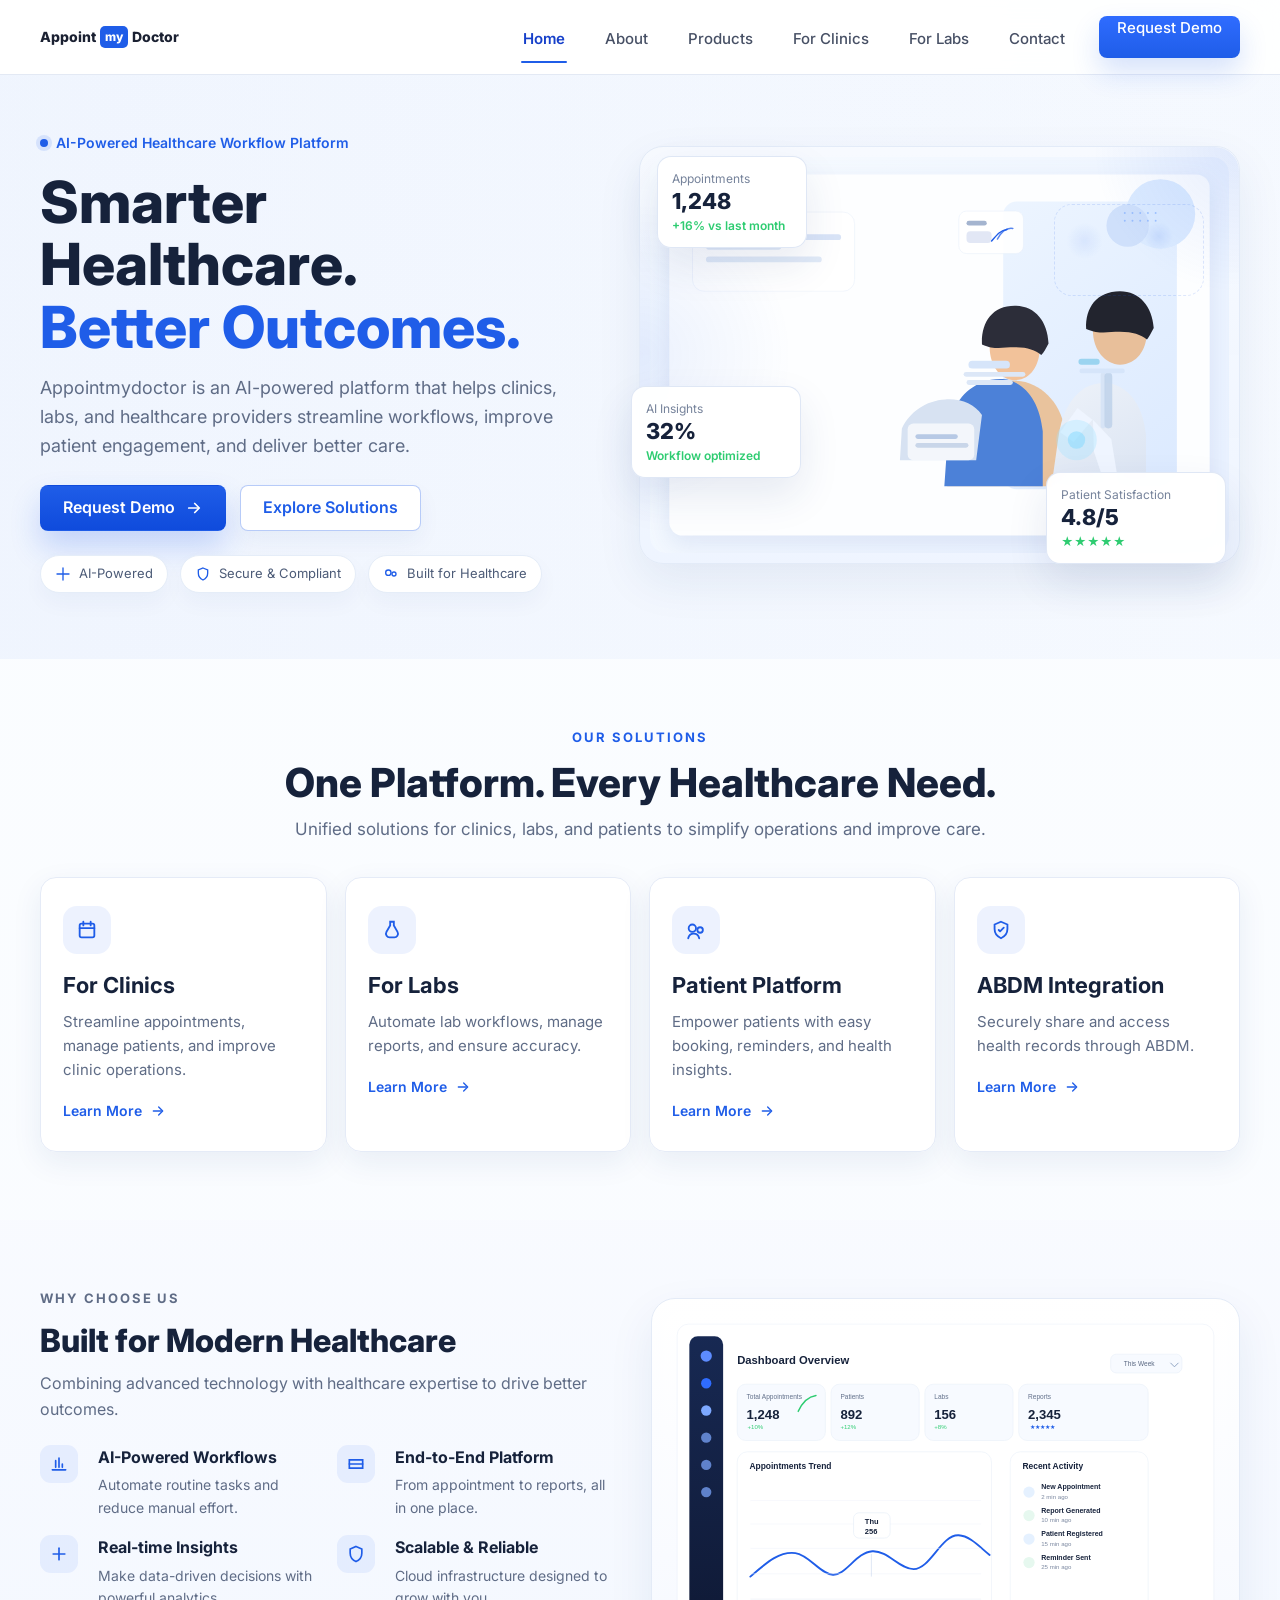
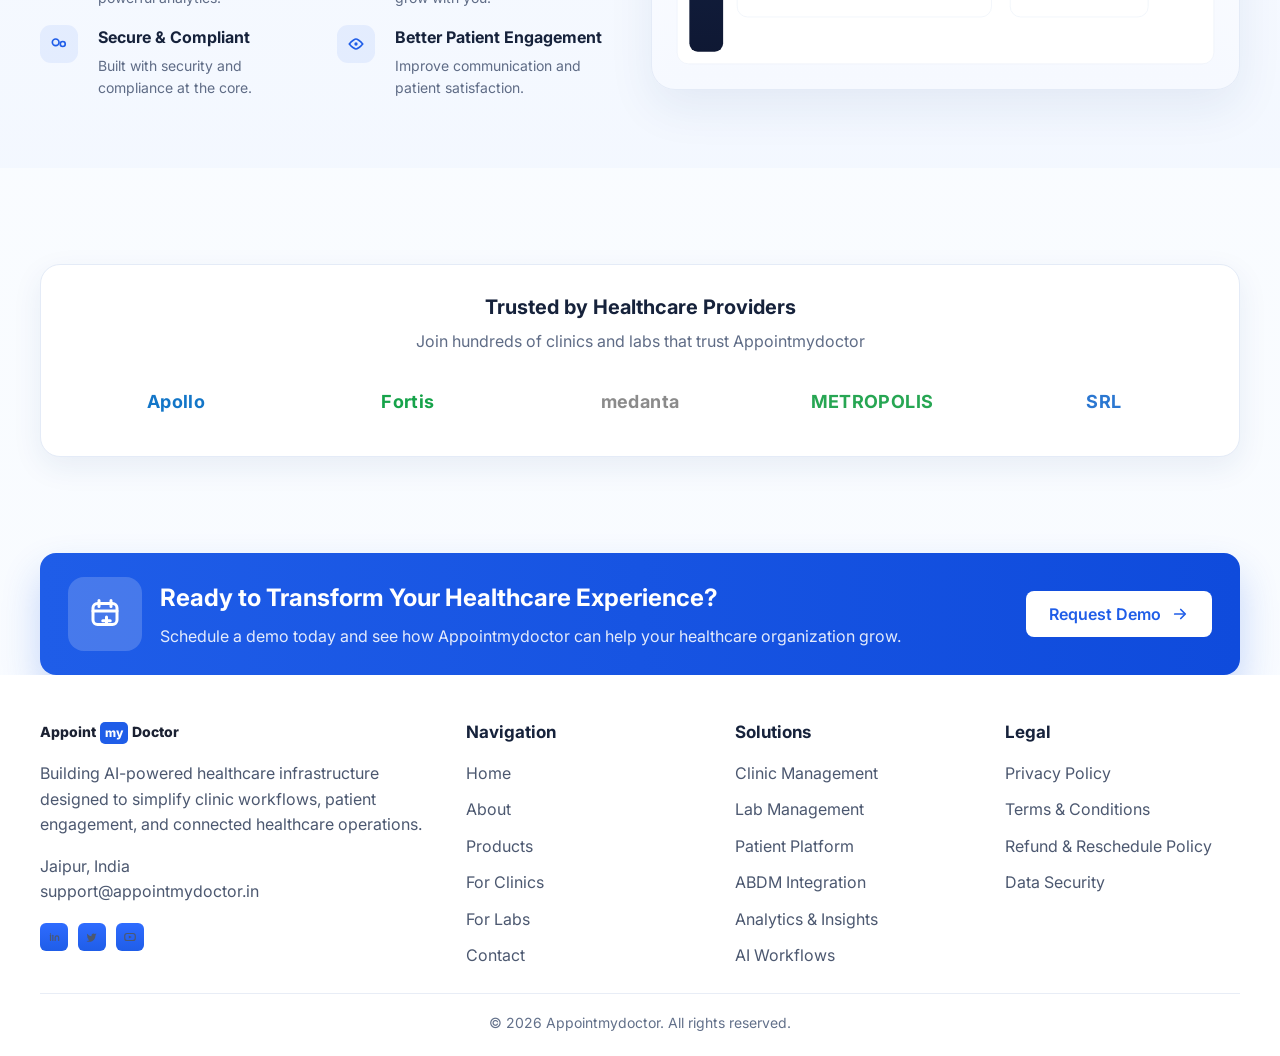
==== commit 70b1f188: "Fix mobile hamburger drawer" ====
--- a/index.html
+++ b/index.html
@@ -27,6 +27,7 @@
           <a data-nav="contact" href="./contact.html">Contact</a>
           <a class="nav-cta" href="./contact.html">Request Demo</a>
         </nav>
+        <div class="nav-overlay" data-nav-overlay></div>
       </div>
     </header>
 
--- a/styles.css
+++ b/styles.css
@@ -90,6 +90,10 @@
   box-shadow: 0 8px 18px rgba(26, 59, 128, 0.04);
 }
 
+.nav-overlay {
+  display: none;
+}
+
 .nav-toggle span {
   width: 18px;
   height: 2px;
@@ -172,9 +176,10 @@
   min-height: 42px;
   padding: 0 18px;
   border-radius: 8px;
-  background: linear-gradient(180deg, var(--blue) 0%, var(--blue-3) 100%);
+  background: linear-gradient(180deg, #2f6cff 0%, #1f5de8 100%);
   color: #fff;
   box-shadow: 0 14px 28px rgba(31, 93, 232, 0.18);
+  border-bottom: 0;
 }
 
 .nav .nav-cta::after {
@@ -1091,11 +1096,15 @@
 .social {
   width: 28px;
   height: 28px;
-  border-radius: 4px;
-  background: var(--blue);
+  border-radius: 6px;
+  background: linear-gradient(180deg, #2f6cff 0%, #1f5de8 100%);
   color: #fff;
   display: grid;
   place-items: center;
+}
+
+.social svg {
+  display: block;
 }
 
 .footer hr {
@@ -1539,14 +1548,22 @@
 
   .nav {
     display: none;
-    width: 100%;
+    position: fixed;
+    top: 74px;
+    right: 14px;
+    width: min(320px, calc(100vw - 28px));
+    max-height: calc(100vh - 92px);
+    overflow: auto;
     order: 3;
-    padding: 10px 0 14px;
+    padding: 18px 16px 16px;
     flex-direction: column;
     align-items: stretch;
     gap: 0;
-    border-top: 1px solid #e8edf6;
+    border: 1px solid #e8edf6;
+    border-radius: 20px;
     background: #fff;
+    box-shadow: 0 20px 50px rgba(17, 40, 88, 0.16);
+    z-index: 70;
   }
 
   .nav.is-open {
@@ -1555,19 +1572,39 @@
 
   .nav a {
     width: 100%;
-    padding: 14px 6px;
+    padding: 16px 14px;
     border-bottom: 1px solid rgba(232, 237, 246, 0.8);
+    font-size: 16px;
+    border-radius: 14px;
   }
 
   .nav a.active::after {
-    left: 6px;
-    right: 6px;
-    bottom: 10px;
+    display: none;
   }
 
   .nav .nav-cta {
-    margin: 10px 0 0;
+    order: 0;
+    margin: 12px 0 0;
     width: 100%;
+    border-bottom: 0;
+    justify-content: center;
+    padding-left: 18px;
+    min-height: 54px;
+    border-radius: 14px;
+    font-size: 17px;
+  }
+
+  .nav-overlay {
+    display: none;
+    position: fixed;
+    inset: 0;
+    background: rgba(18, 30, 56, 0.18);
+    backdrop-filter: blur(1px);
+    z-index: 65;
+  }
+
+  .nav-overlay.is-open {
+    display: block;
   }
 }
 
@@ -1625,4 +1662,14 @@
   .founder-card {
     grid-template-columns: 1fr;
   }
-}
+
+  .social {
+    width: 30px;
+    height: 30px;
+  }
+
+  .footer .social {
+    background: linear-gradient(180deg, #2f6cff 0%, #1f5de8 100%);
+    color: #fff;
+  }
+}
